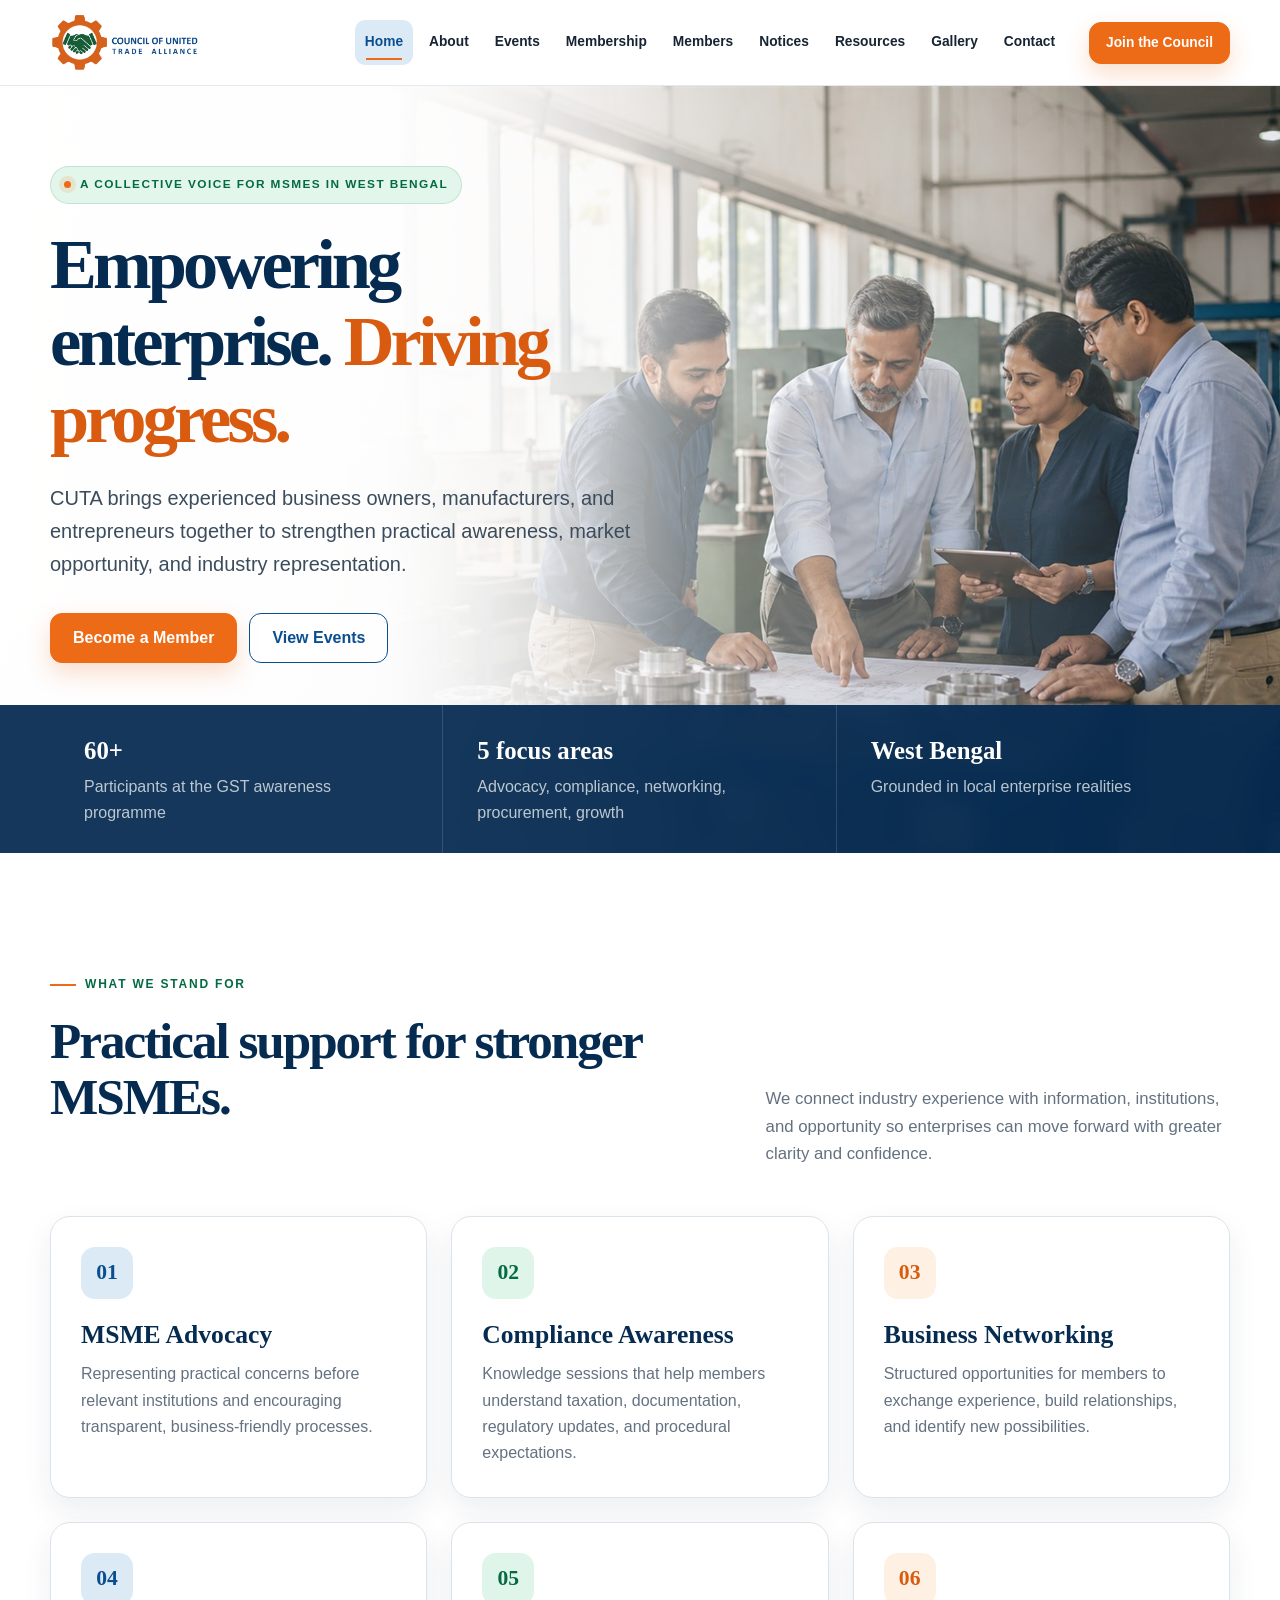
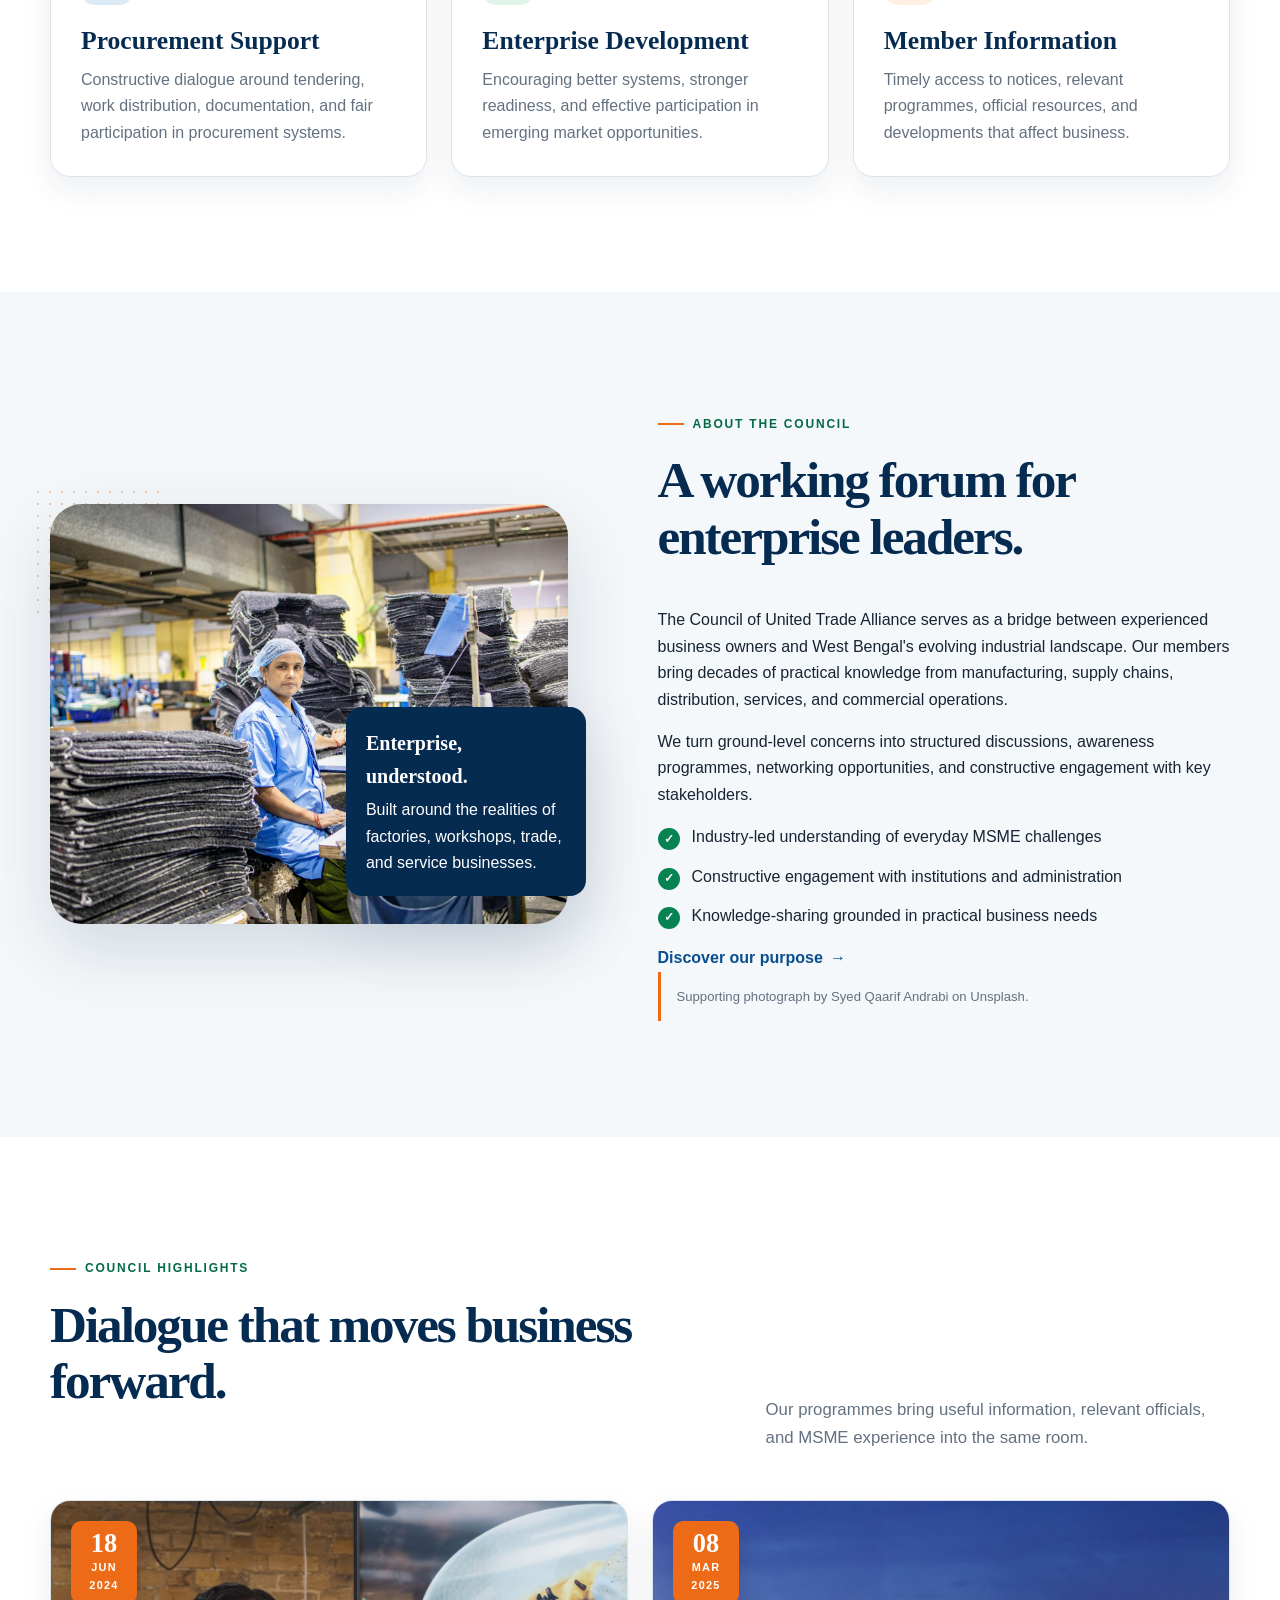
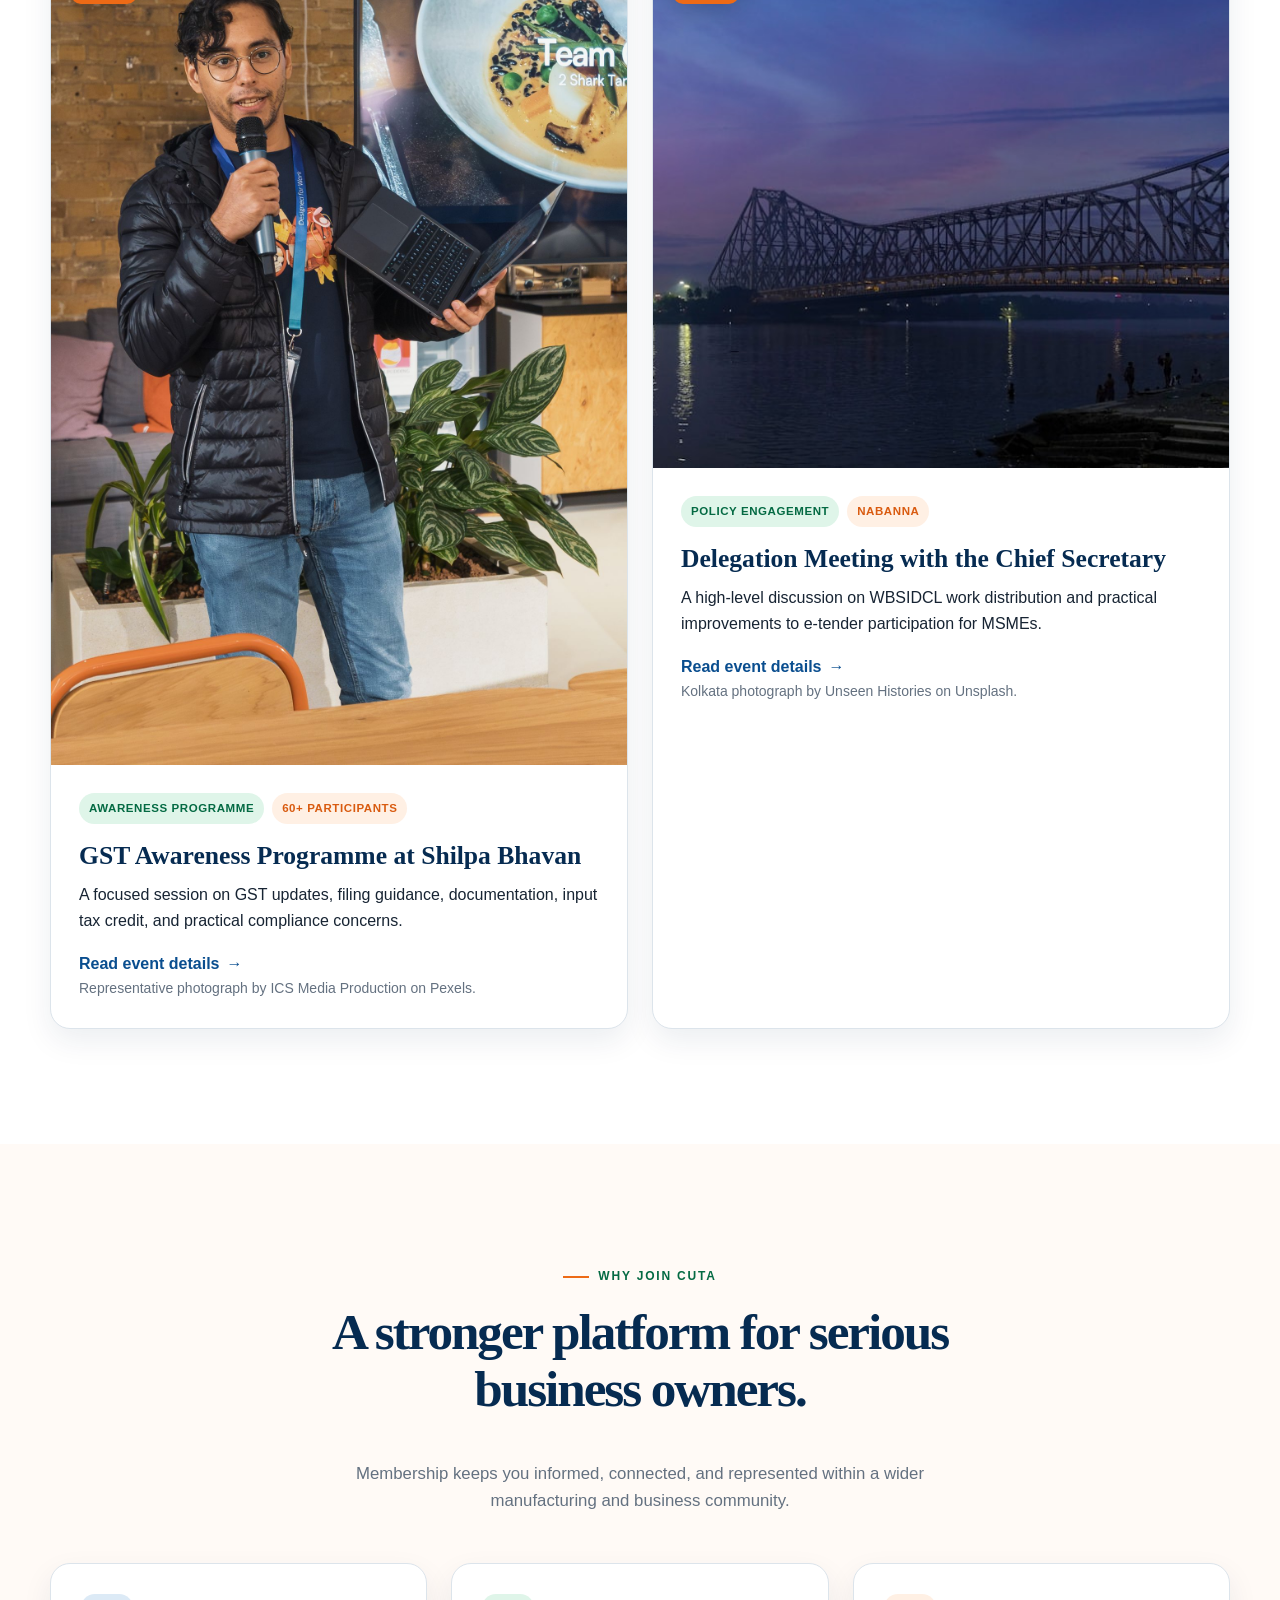
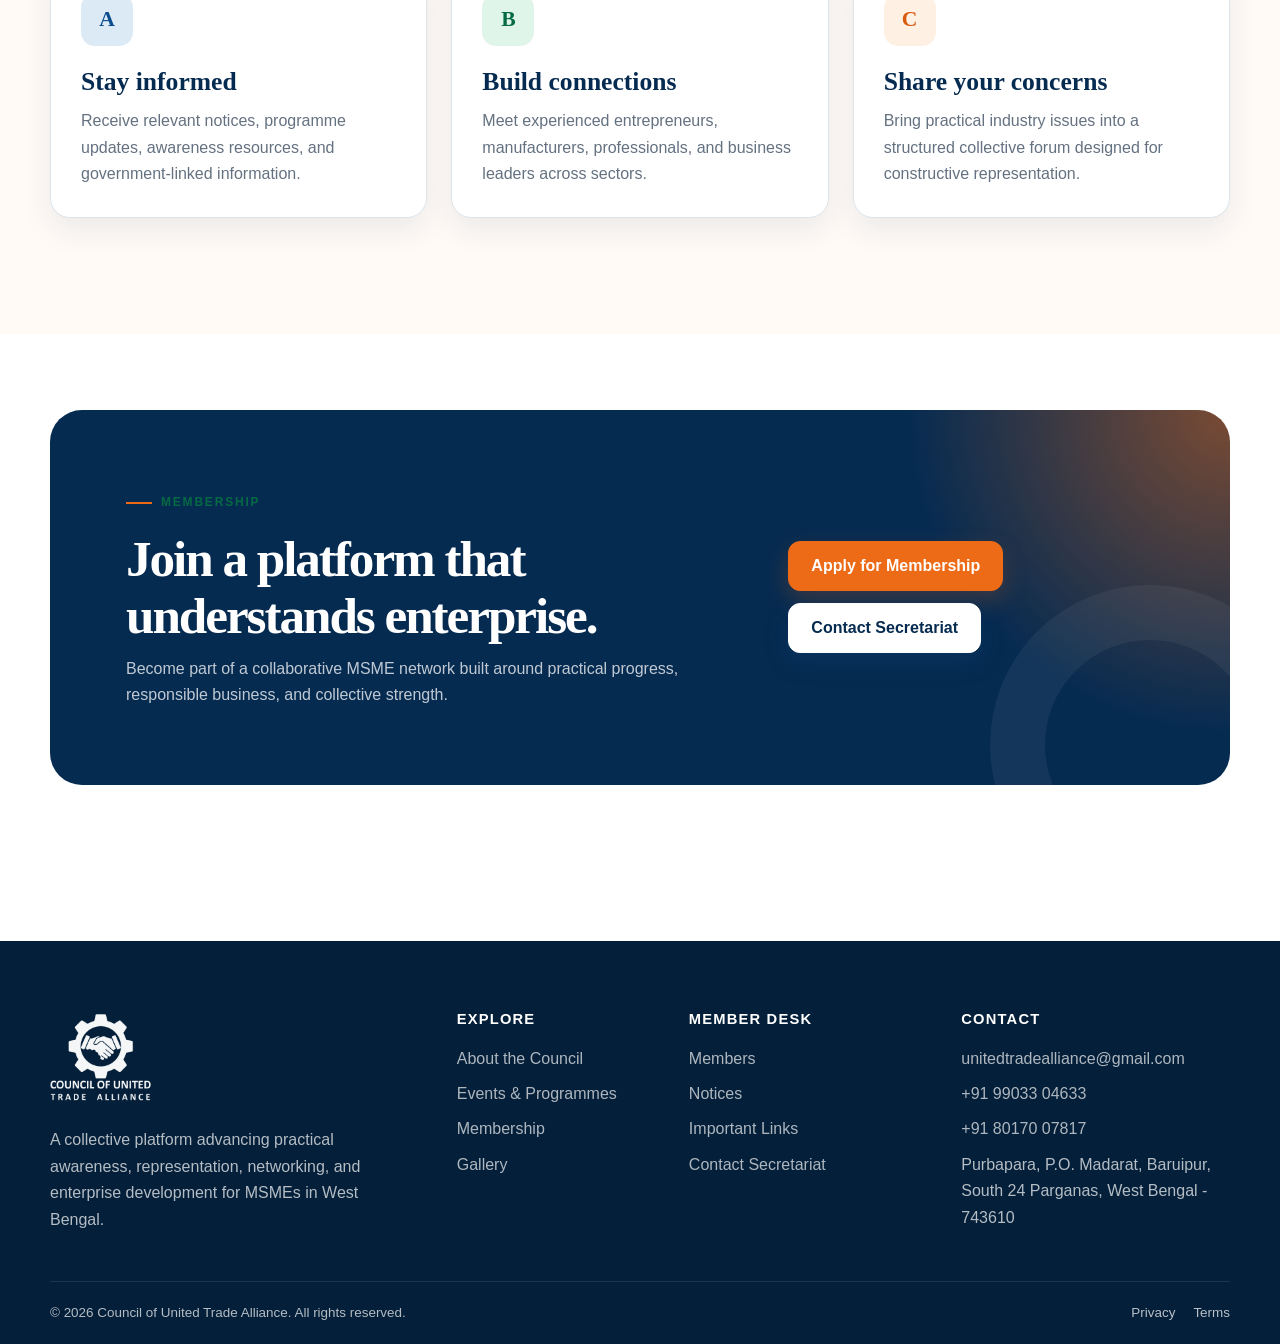
==== index.html @ 745ebf94 "Build CUTA static website" ====
<!doctype html>
<html lang="en">
<head>
  <meta charset="utf-8">
  <meta name="viewport" content="width=device-width, initial-scale=1">
  <meta name="description" content="Council of United Trade Alliance is a West Bengal-based MSME association supporting manufacturers, entrepreneurs, and business owners through advocacy, awareness, networking, and enterprise development.">
  <meta name="theme-color" content="#062b51">
  <title>Council of United Trade Alliance | MSME Association in West Bengal</title>
  <link rel="icon" href="assets/images/cuta-logo-mark.png" type="image/png">
  <link rel="stylesheet" href="assets/css/styles.css">
  <script src="assets/js/main.js" defer></script>
</head>
<body data-page="home">
  <a class="skip-link" href="#main-content">Skip to content</a>
  <div class="site-loader" aria-label="Loading website">
    <div class="loader-inner">
      <img class="loader-mark" src="assets/images/cuta-logo-mark.png" alt="">
      <div class="loader-line"></div>
    </div>
  </div>
  <div data-site-header></div>

  <main id="main-content">
    <section class="hero">
      <div class="hero-media">
        <img src="assets/images/hero-msme.jpg" alt="Indian MSME professionals reviewing manufacturing plans in a workshop">
      </div>
      <div class="container hero-inner">
        <div class="hero-copy">
          <span class="hero-kicker">A collective voice for MSMEs in West Bengal</span>
          <h1>Empowering enterprise. <span class="text-accent">Driving progress.</span></h1>
          <p class="lead">CUTA brings experienced business owners, manufacturers, and entrepreneurs together to strengthen practical awareness, market opportunity, and industry representation.</p>
          <div class="button-row">
            <a class="btn btn-orange cta-pulse" href="membership.html#apply">Become a Member</a>
            <a class="btn btn-outline" href="events.html">View Events</a>
          </div>
        </div>
      </div>
      <div class="hero-stats">
        <div class="container stats-grid">
          <div class="stat"><strong>60+</strong> Participants at the GST awareness programme</div>
          <div class="stat"><strong>5 focus areas</strong> Advocacy, compliance, networking, procurement, growth</div>
          <div class="stat"><strong>West Bengal</strong> Grounded in local enterprise realities</div>
        </div>
      </div>
    </section>

    <section class="section">
      <div class="container">
        <div class="section-heading reveal">
          <div>
            <span class="eyebrow">What we stand for</span>
            <h2>Practical support for stronger MSMEs.</h2>
          </div>
          <p>We connect industry experience with information, institutions, and opportunity so enterprises can move forward with greater clarity and confidence.</p>
        </div>
        <div class="grid-3">
          <article class="card reveal">
            <span class="icon-box">01</span>
            <h3>MSME Advocacy</h3>
            <p>Representing practical concerns before relevant institutions and encouraging transparent, business-friendly processes.</p>
          </article>
          <article class="card reveal">
            <span class="icon-box">02</span>
            <h3>Compliance Awareness</h3>
            <p>Knowledge sessions that help members understand taxation, documentation, regulatory updates, and procedural expectations.</p>
          </article>
          <article class="card reveal">
            <span class="icon-box">03</span>
            <h3>Business Networking</h3>
            <p>Structured opportunities for members to exchange experience, build relationships, and identify new possibilities.</p>
          </article>
          <article class="card reveal">
            <span class="icon-box">04</span>
            <h3>Procurement Support</h3>
            <p>Constructive dialogue around tendering, work distribution, documentation, and fair participation in procurement systems.</p>
          </article>
          <article class="card reveal">
            <span class="icon-box">05</span>
            <h3>Enterprise Development</h3>
            <p>Encouraging better systems, stronger readiness, and effective participation in emerging market opportunities.</p>
          </article>
          <article class="card reveal">
            <span class="icon-box">06</span>
            <h3>Member Information</h3>
            <p>Timely access to notices, relevant programmes, official resources, and developments that affect business.</p>
          </article>
        </div>
      </div>
    </section>

    <section class="section surface-soft">
      <div class="container split">
        <div class="image-frame reveal">
          <img src="assets/images/factory-worker.jpg" alt="Worker in an Indian manufacturing facility" loading="lazy">
          <div class="image-note">
            <strong>Enterprise, understood.</strong>
            Built around the realities of factories, workshops, trade, and service businesses.
          </div>
        </div>
        <div class="reveal">
          <span class="eyebrow">About the Council</span>
          <h2>A working forum for enterprise leaders.</h2>
          <p>The Council of United Trade Alliance serves as a bridge between experienced business owners and West Bengal's evolving industrial landscape. Our members bring decades of practical knowledge from manufacturing, supply chains, distribution, services, and commercial operations.</p>
          <p>We turn ground-level concerns into structured discussions, awareness programmes, networking opportunities, and constructive engagement with key stakeholders.</p>
          <ul class="check-list">
            <li>Industry-led understanding of everyday MSME challenges</li>
            <li>Constructive engagement with institutions and administration</li>
            <li>Knowledge-sharing grounded in practical business needs</li>
          </ul>
          <a class="text-link" href="about.html">Discover our purpose</a>
          <p class="source-note">Supporting photograph by Syed Qaarif Andrabi on Unsplash.</p>
        </div>
      </div>
    </section>

    <section class="section">
      <div class="container">
        <div class="section-heading reveal">
          <div>
            <span class="eyebrow">Council highlights</span>
            <h2>Dialogue that moves business forward.</h2>
          </div>
          <p>Our programmes bring useful information, relevant officials, and MSME experience into the same room.</p>
        </div>
        <div class="grid-2">
          <article class="event-card reveal">
            <div class="event-card-image">
              <img src="assets/images/seminar-speaker.jpg" alt="Speaker addressing a professional seminar" loading="lazy">
              <div class="event-date"><strong>18</strong><span>Jun 2024</span></div>
            </div>
            <div class="event-card-body">
              <div class="tag-row"><span class="tag">Awareness programme</span><span class="tag orange">60+ participants</span></div>
              <h3>GST Awareness Programme at Shilpa Bhavan</h3>
              <p>A focused session on GST updates, filing guidance, documentation, input tax credit, and practical compliance concerns.</p>
              <a class="text-link" href="events.html#gst-programme">Read event details</a>
              <p class="small muted">Representative photograph by ICS Media Production on Pexels.</p>
            </div>
          </article>
          <article class="event-card reveal">
            <div class="event-card-image">
              <img src="assets/images/kolkata-bridge.jpg" alt="Howrah Bridge and Kolkata skyline" loading="lazy">
              <div class="event-date"><strong>08</strong><span>Mar 2025</span></div>
            </div>
            <div class="event-card-body">
              <div class="tag-row"><span class="tag">Policy engagement</span><span class="tag orange">Nabanna</span></div>
              <h3>Delegation Meeting with the Chief Secretary</h3>
              <p>A high-level discussion on WBSIDCL work distribution and practical improvements to e-tender participation for MSMEs.</p>
              <a class="text-link" href="events.html#nabanna-meeting">Read event details</a>
              <p class="small muted">Kolkata photograph by Unseen Histories on Unsplash.</p>
            </div>
          </article>
        </div>
      </div>
    </section>

    <section class="section surface-warm">
      <div class="container">
        <div class="section-heading center reveal">
          <span class="eyebrow">Why join CUTA</span>
          <h2>A stronger platform for serious business owners.</h2>
          <p>Membership keeps you informed, connected, and represented within a wider manufacturing and business community.</p>
        </div>
        <div class="grid-3">
          <article class="card reveal">
            <span class="icon-box">A</span>
            <h3>Stay informed</h3>
            <p>Receive relevant notices, programme updates, awareness resources, and government-linked information.</p>
          </article>
          <article class="card reveal">
            <span class="icon-box">B</span>
            <h3>Build connections</h3>
            <p>Meet experienced entrepreneurs, manufacturers, professionals, and business leaders across sectors.</p>
          </article>
          <article class="card reveal">
            <span class="icon-box">C</span>
            <h3>Share your concerns</h3>
            <p>Bring practical industry issues into a structured collective forum designed for constructive representation.</p>
          </article>
        </div>
      </div>
    </section>

    <section class="section-sm">
      <div class="container">
        <div class="cta-band reveal">
          <div class="cta-band-inner">
            <div>
              <span class="eyebrow">Membership</span>
              <h2>Join a platform that understands enterprise.</h2>
              <p>Become part of a collaborative MSME network built around practical progress, responsible business, and collective strength.</p>
            </div>
            <div class="button-row">
              <a class="btn btn-orange cta-pulse" href="membership.html#apply">Apply for Membership</a>
              <a class="btn btn-light" href="contact.html">Contact Secretariat</a>
            </div>
          </div>
        </div>
      </div>
    </section>
  </main>

  <div data-site-footer></div>
</body>
</html>
---- assets/css/styles.css ----
:root {
  --navy-950: #062b51;
  --navy-900: #073d70;
  --navy-800: #0a4e8f;
  --navy-100: #dceaf6;
  --green-800: #046a43;
  --green-700: #078352;
  --green-100: #dff5e9;
  --orange-700: #d95b10;
  --orange-600: #ed6a16;
  --orange-100: #fff0e4;
  --ink: #172433;
  --muted: #647180;
  --line: #dce4eb;
  --surface: #ffffff;
  --surface-soft: #f5f8fa;
  --surface-warm: #fffaf6;
  --shadow-sm: 0 12px 30px rgba(6, 43, 81, 0.08);
  --shadow-lg: 0 25px 70px rgba(6, 43, 81, 0.15);
  --radius-sm: 12px;
  --radius-md: 20px;
  --radius-lg: 32px;
  --container: min(1180px, calc(100% - 40px));
  --header-height: 86px;
  --transition: 220ms ease;
}

*,
*::before,
*::after {
  box-sizing: border-box;
}

html {
  scroll-behavior: smooth;
  scroll-padding-top: 110px;
}

body {
  margin: 0;
  overflow-x: hidden;
  color: var(--ink);
  background: var(--surface);
  font-family: "Segoe UI", Arial, sans-serif;
  font-size: 16px;
  line-height: 1.65;
  -webkit-font-smoothing: antialiased;
}

body.menu-open,
body.modal-open {
  overflow: hidden;
}

body.menu-open::before {
  position: fixed;
  inset: var(--header-height) 0 0;
  z-index: 998;
  background: rgba(3, 18, 32, 0.62);
  content: "";
}

img {
  display: block;
  max-width: 100%;
}

a {
  color: var(--navy-800);
  text-decoration: none;
}

button,
input,
select,
textarea {
  font: inherit;
}

button,
a {
  -webkit-tap-highlight-color: transparent;
}

button {
  cursor: pointer;
}

h1,
h2,
h3,
h4,
p,
ul,
ol {
  margin-top: 0;
}

h1,
h2,
h3,
h4 {
  color: var(--navy-950);
  font-family: Georgia, "Times New Roman", serif;
  line-height: 1.1;
}

h1 {
  font-size: clamp(2.75rem, 6vw, 5.75rem);
  letter-spacing: -0.055em;
}

h2 {
  font-size: clamp(2rem, 4vw, 3.6rem);
  letter-spacing: -0.04em;
}

h3 {
  font-size: clamp(1.25rem, 2vw, 1.65rem);
}

p:last-child,
ul:last-child,
ol:last-child {
  margin-bottom: 0;
}

::selection {
  color: #fff;
  background: var(--orange-600);
}

.skip-link {
  position: fixed;
  top: 10px;
  left: 10px;
  z-index: 2000;
  padding: 10px 16px;
  color: #fff;
  background: var(--navy-950);
  border-radius: 8px;
  transform: translateY(-150%);
  transition: transform var(--transition);
}

.skip-link:focus {
  transform: translateY(0);
}

.container {
  width: var(--container);
  margin-inline: auto;
}

.narrow {
  max-width: 800px;
}

.section {
  padding: clamp(72px, 9vw, 120px) 0;
}

.section-sm {
  padding: clamp(48px, 6vw, 80px) 0;
}

.surface-soft {
  background: var(--surface-soft);
}

.surface-warm {
  background: var(--surface-warm);
}

.section-heading {
  display: grid;
  grid-template-columns: minmax(0, 0.8fr) minmax(280px, 0.55fr);
  gap: 40px;
  align-items: end;
  margin-bottom: 48px;
}

.section-heading > :last-child {
  color: var(--muted);
  font-size: 1.05rem;
}

.section-heading.center {
  display: block;
  max-width: 760px;
  margin-inline: auto;
  text-align: center;
}

.section-heading.center > :last-child {
  max-width: 620px;
  margin-inline: auto;
}

.eyebrow {
  display: inline-flex;
  gap: 9px;
  align-items: center;
  margin-bottom: 18px;
  color: var(--green-800);
  font-size: 0.75rem;
  font-weight: 800;
  letter-spacing: 0.15em;
  text-transform: uppercase;
}

.eyebrow::before {
  width: 26px;
  height: 2px;
  background: var(--orange-600);
  content: "";
}

.text-accent {
  color: var(--orange-700);
}

.muted {
  color: var(--muted);
}

.small {
  font-size: 0.875rem;
}

.sr-only {
  position: absolute;
  width: 1px;
  height: 1px;
  padding: 0;
  overflow: hidden;
  clip: rect(0, 0, 0, 0);
  white-space: nowrap;
  border: 0;
}

.site-loader {
  position: fixed;
  inset: 0;
  z-index: 3000;
  display: grid;
  place-items: center;
  color: var(--navy-950);
  background: #fff;
  transition: opacity 450ms ease, visibility 450ms ease;
}

.site-loader.is-hidden {
  visibility: hidden;
  opacity: 0;
}

.loader-inner {
  display: grid;
  gap: 16px;
  justify-items: center;
}

.loader-mark {
  width: 72px;
  aspect-ratio: 1;
  object-fit: contain;
  animation: loader-breathe 1.25s ease-in-out infinite;
}

.loader-line {
  width: 112px;
  height: 3px;
  overflow: hidden;
  background: var(--navy-100);
  border-radius: 100px;
}

.loader-line::after {
  display: block;
  width: 42%;
  height: 100%;
  background: var(--orange-600);
  border-radius: inherit;
  content: "";
  animation: loader-slide 1s ease-in-out infinite;
}

@keyframes loader-breathe {
  50% {
    transform: scale(1.08) rotate(4deg);
  }
}

@keyframes loader-slide {
  from {
    transform: translateX(-120%);
  }
  to {
    transform: translateX(260%);
  }
}

.site-header {
  position: fixed;
  top: 0;
  right: 0;
  left: 0;
  z-index: 1000;
  height: var(--header-height);
  background: rgba(255, 255, 255, 0.94);
  border-bottom: 1px solid rgba(220, 228, 235, 0.8);
  backdrop-filter: blur(16px);
  transition: transform 350ms ease, box-shadow var(--transition);
}

.site-header.is-hidden {
  transform: translateY(calc(-100% - 4px));
}

.site-header.is-scrolled {
  box-shadow: 0 8px 25px rgba(6, 43, 81, 0.08);
}

.header-inner {
  display: flex;
  width: var(--container);
  height: 100%;
  margin-inline: auto;
  gap: 24px;
  align-items: center;
  justify-content: space-between;
}

.brand {
  flex: 0 1 290px;
}

.brand img {
  width: min(290px, 100%);
  max-height: 60px;
  object-fit: contain;
  object-position: left center;
}

.site-nav {
  display: flex;
  gap: 6px;
  align-items: center;
}

.nav-link {
  position: relative;
  padding: 11px 10px;
  color: var(--ink);
  font-size: 0.86rem;
  font-weight: 700;
  white-space: nowrap;
  border-radius: 10px;
  transition: color var(--transition), background var(--transition);
}

.nav-link:hover,
.nav-link:focus-visible,
.nav-link.is-active {
  color: var(--navy-800);
  background: var(--navy-100);
}

.nav-link.is-active::after {
  position: absolute;
  right: 11px;
  bottom: 5px;
  left: 11px;
  height: 2px;
  background: var(--orange-600);
  content: "";
}

.header-cta {
  flex: none;
}

.menu-toggle {
  display: none;
  width: 46px;
  height: 46px;
  padding: 0;
  color: var(--navy-950);
  background: var(--surface-soft);
  border: 1px solid var(--line);
  border-radius: 12px;
}

.menu-toggle span,
.menu-toggle::before,
.menu-toggle::after {
  display: block;
  width: 20px;
  height: 2px;
  margin: 5px auto;
  background: currentColor;
  content: "";
  transition: transform var(--transition), opacity var(--transition);
}

.menu-toggle[aria-expanded="true"] span {
  opacity: 0;
}

.menu-toggle[aria-expanded="true"]::before {
  transform: translateY(7px) rotate(45deg);
}

.menu-toggle[aria-expanded="true"]::after {
  transform: translateY(-7px) rotate(-45deg);
}

.btn {
  position: relative;
  display: inline-flex;
  min-height: 50px;
  padding: 0 22px;
  overflow: hidden;
  gap: 10px;
  align-items: center;
  justify-content: center;
  color: #fff;
  font-weight: 800;
  line-height: 1;
  background: var(--navy-800);
  border: 1px solid var(--navy-800);
  border-radius: 12px;
  box-shadow: 0 10px 24px rgba(10, 78, 143, 0.18);
  transition: transform var(--transition), box-shadow var(--transition), color var(--transition), background var(--transition);
}

.btn:hover,
.btn:focus-visible {
  color: #fff;
  background: var(--navy-950);
  box-shadow: 0 15px 30px rgba(6, 43, 81, 0.24);
  transform: translateY(-3px);
}

.btn-orange {
  background: var(--orange-600);
  border-color: var(--orange-600);
  box-shadow: 0 10px 24px rgba(237, 106, 22, 0.22);
}

.btn-orange:hover,
.btn-orange:focus-visible {
  background: #c84d08;
  border-color: #c84d08;
}

.btn-green {
  background: var(--green-700);
  border-color: var(--green-700);
}

.btn-outline {
  color: var(--navy-800);
  background: rgba(255, 255, 255, 0.8);
  border-color: var(--navy-800);
  box-shadow: none;
}

.btn-outline:hover,
.btn-outline:focus-visible {
  color: #fff;
  background: var(--navy-800);
}

.btn-light {
  color: var(--navy-950);
  background: #fff;
  border-color: #fff;
}

.btn-light:hover,
.btn-light:focus-visible {
  color: var(--navy-950);
  background: var(--orange-100);
  border-color: var(--orange-100);
}

.btn-sm {
  min-height: 42px;
  padding-inline: 16px;
  font-size: 0.86rem;
}

.text-link {
  display: inline-flex;
  gap: 7px;
  align-items: center;
  color: var(--navy-800);
  font-weight: 800;
}

.text-link::after {
  content: "\2192";
  transition: transform var(--transition);
}

.text-link:hover::after {
  transform: translateX(5px);
}

.button-row {
  display: flex;
  flex-wrap: wrap;
  gap: 12px;
  align-items: center;
}

.cta-pulse::after {
  position: absolute;
  top: -60%;
  left: -75%;
  width: 40%;
  height: 220%;
  background: linear-gradient(90deg, transparent, rgba(255, 255, 255, 0.38), transparent);
  content: "";
  transform: rotate(20deg);
  animation: cta-shine 3.8s ease-in-out infinite;
}

@keyframes cta-shine {
  0%,
  54% {
    left: -75%;
  }
  82%,
  100% {
    left: 135%;
  }
}

.hero {
  position: relative;
  min-height: min(850px, 100svh);
  padding-top: var(--header-height);
  overflow: hidden;
  background: #f7f5f1;
}

.hero-media {
  position: absolute;
  inset: var(--header-height) 0 0;
}

.hero-media img {
  width: 100%;
  height: 100%;
  object-fit: cover;
  object-position: center;
}

.hero-media::after {
  position: absolute;
  inset: 0;
  background:
    linear-gradient(90deg, rgba(255, 255, 255, 0.98) 0%, rgba(255, 255, 255, 0.94) 30%, rgba(255, 255, 255, 0.38) 58%, rgba(6, 43, 81, 0.08) 100%),
    linear-gradient(0deg, rgba(6, 43, 81, 0.12), transparent 35%);
  content: "";
}

.hero-inner {
  position: relative;
  z-index: 1;
  display: grid;
  min-height: calc(min(850px, 100svh) - var(--header-height));
  align-content: center;
  padding-block: 80px 190px;
}

.hero-copy {
  min-width: 0;
  max-width: 670px;
}

.hero-copy h1 {
  max-width: 640px;
  margin-bottom: 24px;
  font-size: clamp(2.75rem, 5.5vw, 5.2rem);
}

.hero-copy .lead {
  max-width: 620px;
  margin-bottom: 32px;
  color: #3b4c5d;
  font-size: clamp(1.05rem, 2vw, 1.25rem);
}

.hero-kicker {
  display: inline-flex;
  margin-bottom: 22px;
  padding: 8px 13px;
  gap: 9px;
  align-items: center;
  color: var(--green-800);
  font-size: 0.74rem;
  font-weight: 800;
  letter-spacing: 0.12em;
  text-transform: uppercase;
  background: rgba(223, 245, 233, 0.88);
  border: 1px solid rgba(4, 106, 67, 0.14);
  border-radius: 100px;
}

.hero-kicker::before {
  width: 7px;
  height: 7px;
  background: var(--orange-600);
  border-radius: 50%;
  box-shadow: 0 0 0 5px rgba(237, 106, 22, 0.13);
  content: "";
}

.hero-stats {
  position: absolute;
  right: 0;
  bottom: 0;
  left: 0;
  z-index: 2;
  background: rgba(6, 43, 81, 0.94);
  backdrop-filter: blur(12px);
}

.stats-grid {
  display: grid;
  grid-template-columns: repeat(3, 1fr);
}

.stat {
  padding: 26px 34px;
  color: rgba(255, 255, 255, 0.72);
  border-right: 1px solid rgba(255, 255, 255, 0.14);
}

.stat:last-child {
  border-right: 0;
}

.stat strong {
  display: block;
  margin-bottom: 2px;
  color: #fff;
  font-family: Georgia, "Times New Roman", serif;
  font-size: 1.55rem;
}

.page-hero {
  position: relative;
  padding: calc(var(--header-height) + 76px) 0 78px;
  overflow: hidden;
  color: #fff;
  background:
    radial-gradient(circle at 90% 20%, rgba(237, 106, 22, 0.34), transparent 26%),
    radial-gradient(circle at 10% 80%, rgba(7, 131, 82, 0.3), transparent 30%),
    var(--navy-950);
}

.page-hero::after {
  position: absolute;
  right: -80px;
  bottom: -130px;
  width: 430px;
  height: 430px;
  border: 1px solid rgba(255, 255, 255, 0.12);
  border-radius: 50%;
  box-shadow: 0 0 0 45px rgba(255, 255, 255, 0.025), 0 0 0 90px rgba(255, 255, 255, 0.02);
  content: "";
}

.page-hero .container {
  position: relative;
  z-index: 1;
}

.page-hero h1 {
  max-width: 850px;
  margin-bottom: 20px;
  color: #fff;
  font-size: clamp(2.7rem, 6vw, 5rem);
}

.page-hero p {
  max-width: 720px;
  margin-bottom: 0;
  color: rgba(255, 255, 255, 0.77);
  font-size: clamp(1.05rem, 2vw, 1.24rem);
}

.breadcrumb {
  display: flex;
  margin-bottom: 22px;
  gap: 9px;
  align-items: center;
  color: rgba(255, 255, 255, 0.7);
  font-size: 0.8rem;
  font-weight: 700;
  letter-spacing: 0.08em;
  text-transform: uppercase;
}

.breadcrumb a {
  color: #fff;
}

.breadcrumb span::before {
  margin-right: 9px;
  content: "/";
}

.grid-2,
.grid-3,
.grid-4 {
  display: grid;
  gap: 24px;
}

.grid-2 {
  grid-template-columns: repeat(2, minmax(0, 1fr));
}

.grid-3 {
  grid-template-columns: repeat(3, minmax(0, 1fr));
}

.grid-4 {
  grid-template-columns: repeat(4, minmax(0, 1fr));
}

.card {
  position: relative;
  padding: 30px;
  background: var(--surface);
  border: 1px solid var(--line);
  border-radius: var(--radius-md);
  box-shadow: var(--shadow-sm);
  transition: transform var(--transition), box-shadow var(--transition), border-color var(--transition);
}

.card:hover {
  border-color: #c4d5e2;
  box-shadow: var(--shadow-lg);
  transform: translateY(-6px);
}

.card h3 {
  margin-bottom: 12px;
}

.card p {
  color: var(--muted);
}

.icon-box {
  display: grid;
  width: 52px;
  height: 52px;
  margin-bottom: 22px;
  place-items: center;
  color: var(--navy-800);
  font-family: Georgia, serif;
  font-size: 1.35rem;
  font-weight: 700;
  background: var(--navy-100);
  border-radius: 14px;
}

.card:nth-child(3n + 2) .icon-box {
  color: var(--green-800);
  background: var(--green-100);
}

.card:nth-child(3n + 3) .icon-box {
  color: var(--orange-700);
  background: var(--orange-100);
}

.split {
  display: grid;
  grid-template-columns: minmax(0, 0.95fr) minmax(0, 1.05fr);
  gap: clamp(42px, 7vw, 90px);
  align-items: center;
}

.split.reverse > :first-child {
  order: 2;
}

.image-frame {
  position: relative;
}

.image-frame img {
  width: 100%;
  min-height: 420px;
  object-fit: cover;
  border-radius: var(--radius-lg);
  box-shadow: var(--shadow-lg);
}

.image-frame::before {
  position: absolute;
  top: -18px;
  left: -18px;
  z-index: -1;
  width: 130px;
  height: 130px;
  background-image: radial-gradient(var(--orange-600) 1.5px, transparent 1.5px);
  background-size: 12px 12px;
  content: "";
  opacity: 0.36;
}

.image-note {
  position: absolute;
  right: -18px;
  bottom: 28px;
  max-width: 240px;
  padding: 20px;
  color: #fff;
  background: var(--navy-950);
  border-radius: 16px;
  box-shadow: var(--shadow-lg);
}

.image-note strong {
  display: block;
  margin-bottom: 4px;
  font-family: Georgia, serif;
  font-size: 1.25rem;
}

.check-list,
.arrow-list,
.legal-list {
  padding: 0;
  list-style: none;
}

.check-list li,
.arrow-list li {
  position: relative;
  margin-bottom: 13px;
  padding-left: 34px;
}

.check-list li::before {
  position: absolute;
  top: 4px;
  left: 0;
  display: grid;
  width: 22px;
  height: 22px;
  place-items: center;
  color: #fff;
  font-size: 0.72rem;
  font-weight: 900;
  background: var(--green-700);
  border-radius: 50%;
  content: "\2713";
}

.arrow-list li::before {
  position: absolute;
  left: 4px;
  color: var(--orange-600);
  font-weight: 900;
  content: "\2192";
}

.event-card {
  display: grid;
  overflow: hidden;
  background: var(--surface);
  border: 1px solid var(--line);
  border-radius: var(--radius-md);
  box-shadow: var(--shadow-sm);
}

.event-card-image {
  position: relative;
  min-height: 270px;
  overflow: hidden;
}

.event-card-image img {
  width: 100%;
  height: 100%;
  object-fit: cover;
  transition: transform 600ms ease;
}

.event-card:hover .event-card-image img {
  transform: scale(1.045);
}

.event-date {
  position: absolute;
  top: 20px;
  left: 20px;
  width: 66px;
  padding: 9px 7px;
  color: #fff;
  text-align: center;
  background: var(--orange-600);
  border-radius: 10px;
  box-shadow: 0 10px 25px rgba(0, 0, 0, 0.16);
}

.event-date strong,
.event-date span {
  display: block;
}

.event-date strong {
  font-family: Georgia, serif;
  font-size: 1.65rem;
  line-height: 1;
}

.event-date span {
  margin-top: 3px;
  font-size: 0.68rem;
  font-weight: 800;
  letter-spacing: 0.12em;
  text-transform: uppercase;
}

.event-card-body {
  padding: 28px;
}

.event-card-body h3 {
  margin-bottom: 12px;
}

.tag-row {
  display: flex;
  flex-wrap: wrap;
  margin-bottom: 18px;
  gap: 8px;
}

.tag {
  display: inline-flex;
  padding: 6px 10px;
  color: var(--green-800);
  font-size: 0.72rem;
  font-weight: 800;
  letter-spacing: 0.05em;
  text-transform: uppercase;
  background: var(--green-100);
  border-radius: 100px;
}

.tag.orange {
  color: var(--orange-700);
  background: var(--orange-100);
}

.tabs {
  display: flex;
  flex-wrap: wrap;
  margin-bottom: 34px;
  padding: 6px;
  gap: 6px;
  background: var(--surface-soft);
  border: 1px solid var(--line);
  border-radius: 14px;
}

.tab-button,
.filter-button {
  padding: 10px 16px;
  color: var(--muted);
  font-weight: 800;
  background: transparent;
  border: 0;
  border-radius: 9px;
  transition: color var(--transition), background var(--transition);
}

.tab-button:hover,
.tab-button.is-active,
.filter-button:hover,
.filter-button.is-active {
  color: #fff;
  background: var(--navy-800);
}

.tab-panel[hidden] {
  display: none;
}

.empty-state {
  padding: clamp(38px, 7vw, 72px);
  text-align: center;
  background: var(--surface-soft);
  border: 1px dashed #b8c8d5;
  border-radius: var(--radius-md);
}

.empty-state .icon-box {
  margin-inline: auto;
}

.event-detail {
  overflow: hidden;
  border: 1px solid var(--line);
  border-radius: var(--radius-md);
}

.event-detail + .event-detail {
  margin-top: 24px;
}

.event-detail summary {
  display: grid;
  padding: 28px;
  grid-template-columns: auto 1fr auto;
  gap: 20px;
  align-items: center;
  cursor: pointer;
  list-style: none;
  background: #fff;
}

.event-detail summary::-webkit-details-marker {
  display: none;
}

.event-detail summary::after {
  color: var(--navy-800);
  font-size: 1.6rem;
  font-weight: 300;
  content: "+";
}

.event-detail[open] summary::after {
  content: "\2212";
}

.event-detail summary h3 {
  margin-bottom: 5px;
}

.event-detail-content {
  padding: 0 28px 34px;
  background: #fff;
}

.date-tile {
  min-width: 70px;
  padding: 11px;
  color: var(--navy-950);
  text-align: center;
  background: var(--orange-100);
  border-radius: 12px;
}

.date-tile strong,
.date-tile span {
  display: block;
}

.date-tile strong {
  font-family: Georgia, serif;
  font-size: 1.5rem;
}

.date-tile span {
  font-size: 0.68rem;
  font-weight: 800;
  text-transform: uppercase;
}

.timeline {
  position: relative;
  max-width: 850px;
  margin-inline: auto;
}

.timeline::before {
  position: absolute;
  top: 14px;
  bottom: 14px;
  left: 24px;
  width: 2px;
  background: var(--navy-100);
  content: "";
}

.timeline-item {
  position: relative;
  padding: 0 0 34px 78px;
}

.timeline-item:last-child {
  padding-bottom: 0;
}

.timeline-number {
  position: absolute;
  top: 0;
  left: 0;
  z-index: 1;
  display: grid;
  width: 50px;
  height: 50px;
  place-items: center;
  color: #fff;
  font-family: Georgia, serif;
  font-size: 1.2rem;
  background: var(--navy-800);
  border: 6px solid #fff;
  border-radius: 50%;
  box-shadow: 0 0 0 1px var(--navy-100);
}

.timeline-item h3 {
  margin-bottom: 8px;
}

.membership-type {
  border-top: 4px solid var(--navy-800);
}

.membership-type:nth-child(2) {
  border-top-color: var(--green-700);
}

.membership-type:nth-child(3) {
  border-top-color: var(--orange-600);
}

.membership-type:nth-child(4) {
  border-top-color: #7a59a4;
}

.form-card {
  padding: clamp(24px, 5vw, 44px);
  background: #fff;
  border: 1px solid var(--line);
  border-radius: var(--radius-md);
  box-shadow: var(--shadow-sm);
}

.form-grid {
  display: grid;
  grid-template-columns: repeat(2, minmax(0, 1fr));
  gap: 20px;
}

.field {
  display: grid;
  gap: 8px;
}

.field.full {
  grid-column: 1 / -1;
}

.field label {
  color: var(--navy-950);
  font-size: 0.88rem;
  font-weight: 800;
}

.field input,
.field select,
.field textarea {
  width: 100%;
  min-height: 50px;
  padding: 12px 14px;
  color: var(--ink);
  background: #fbfcfd;
  border: 1px solid #cfd9e1;
  border-radius: 10px;
  outline: none;
  transition: border-color var(--transition), box-shadow var(--transition);
}

.field textarea {
  min-height: 135px;
  resize: vertical;
}

.field input:focus,
.field select:focus,
.field textarea:focus {
  border-color: var(--navy-800);
  box-shadow: 0 0 0 4px rgba(10, 78, 143, 0.1);
}

.checkbox {
  display: flex;
  gap: 10px;
  align-items: flex-start;
}

.checkbox input {
  width: 18px;
  height: 18px;
  margin-top: 3px;
  accent-color: var(--navy-800);
}

.form-status {
  display: none;
  margin-top: 16px;
  padding: 12px 14px;
  color: var(--green-800);
  font-weight: 700;
  background: var(--green-100);
  border-radius: 10px;
}

.form-status.is-visible {
  display: block;
}

.notice-card {
  display: grid;
  padding: 24px;
  grid-template-columns: auto 1fr auto;
  gap: 20px;
  align-items: start;
  background: #fff;
  border: 1px solid var(--line);
  border-radius: 16px;
}

.notice-card + .notice-card {
  margin-top: 14px;
}

.notice-icon {
  display: grid;
  width: 44px;
  height: 44px;
  place-items: center;
  color: var(--orange-700);
  font-weight: 900;
  background: var(--orange-100);
  border-radius: 11px;
}

.resource-card {
  display: flex;
  min-height: 230px;
  flex-direction: column;
}

.resource-card .text-link {
  margin-top: auto;
}

.resource-domain {
  display: inline-block;
  margin-bottom: 15px;
  color: var(--green-800);
  font-size: 0.74rem;
  font-weight: 800;
  letter-spacing: 0.08em;
  text-transform: uppercase;
}

.gallery-grid {
  display: grid;
  grid-template-columns: repeat(12, 1fr);
  gap: 16px;
}

.gallery-item {
  position: relative;
  min-height: 270px;
  padding: 0;
  overflow: hidden;
  background: var(--navy-950);
  border: 0;
  border-radius: 18px;
}

.gallery-item:nth-child(1),
.gallery-item:nth-child(4) {
  grid-column: span 7;
}

.gallery-item:nth-child(2),
.gallery-item:nth-child(3) {
  grid-column: span 5;
}

.gallery-item img {
  width: 100%;
  height: 100%;
  object-fit: cover;
  transition: transform 600ms ease, opacity var(--transition);
}

.gallery-item::after {
  position: absolute;
  inset: 0;
  background: linear-gradient(0deg, rgba(6, 43, 81, 0.9), transparent 65%);
  content: "";
}

.gallery-caption {
  position: absolute;
  right: 22px;
  bottom: 20px;
  left: 22px;
  z-index: 1;
  color: #fff;
  text-align: left;
}

.gallery-caption strong,
.gallery-caption span {
  display: block;
}

.gallery-caption strong {
  margin-bottom: 3px;
  font-family: Georgia, serif;
  font-size: 1.2rem;
}

.gallery-caption span {
  color: rgba(255, 255, 255, 0.72);
  font-size: 0.8rem;
}

.gallery-item:hover img,
.gallery-item:focus-visible img {
  opacity: 0.78;
  transform: scale(1.055);
}

.lightbox {
  position: fixed;
  inset: 0;
  z-index: 2500;
  display: none;
  padding: 30px;
  place-items: center;
  background: rgba(3, 18, 32, 0.93);
}

.lightbox.is-open {
  display: grid;
}

.lightbox figure {
  max-width: min(1100px, 95vw);
  max-height: 90vh;
  margin: 0;
}

.lightbox img {
  max-height: 78vh;
  margin-inline: auto;
  object-fit: contain;
  border-radius: 14px;
}

.lightbox figcaption {
  margin-top: 14px;
  color: #fff;
  text-align: center;
}

.lightbox-close {
  position: absolute;
  top: 20px;
  right: 20px;
  display: grid;
  width: 46px;
  height: 46px;
  place-items: center;
  color: #fff;
  font-size: 1.7rem;
  background: rgba(255, 255, 255, 0.1);
  border: 1px solid rgba(255, 255, 255, 0.22);
  border-radius: 50%;
}

.contact-list {
  display: grid;
  padding: 0;
  gap: 16px;
  list-style: none;
}

.contact-list li {
  display: grid;
  padding: 18px;
  grid-template-columns: 42px 1fr;
  gap: 14px;
  align-items: center;
  background: var(--surface-soft);
  border-radius: 14px;
}

.contact-list strong,
.contact-list span,
.contact-list a {
  display: block;
}

.contact-list strong {
  color: var(--navy-950);
  font-size: 0.78rem;
  text-transform: uppercase;
}

.contact-list span,
.contact-list a {
  color: var(--muted);
}

.contact-symbol {
  display: grid;
  width: 42px;
  height: 42px;
  place-items: center;
  color: var(--navy-800);
  font-weight: 900;
  background: var(--navy-100);
  border-radius: 11px;
}

.map-panel {
  position: relative;
  display: grid;
  min-height: 420px;
  padding: 36px;
  overflow: hidden;
  place-items: center;
  color: #fff;
  text-align: center;
  background:
    linear-gradient(rgba(6, 43, 81, 0.7), rgba(6, 43, 81, 0.84)),
    url("../images/kolkata-bridge.jpg") center / cover;
  border-radius: var(--radius-lg);
}

.map-panel h2 {
  color: #fff;
}

.map-panel p {
  max-width: 560px;
  color: rgba(255, 255, 255, 0.8);
}

.cta-band {
  position: relative;
  padding: clamp(48px, 7vw, 76px);
  overflow: hidden;
  color: #fff;
  background:
    radial-gradient(circle at 100% 0, rgba(237, 106, 22, 0.5), transparent 26%),
    var(--navy-950);
  border-radius: var(--radius-lg);
}

.cta-band::after {
  position: absolute;
  right: -80px;
  bottom: -120px;
  width: 320px;
  height: 320px;
  border: 55px solid rgba(255, 255, 255, 0.05);
  border-radius: 50%;
  content: "";
}

.cta-band-inner {
  position: relative;
  z-index: 1;
  display: flex;
  gap: 35px;
  align-items: center;
  justify-content: space-between;
}

.cta-band h2 {
  max-width: 720px;
  margin-bottom: 12px;
  color: #fff;
}

.cta-band p {
  max-width: 680px;
  color: rgba(255, 255, 255, 0.75);
}

.site-footer {
  margin-top: 80px;
  color: rgba(255, 255, 255, 0.7);
  background: #041f39;
}

.footer-main {
  display: grid;
  padding: 70px 0 48px;
  grid-template-columns: 1.35fr 0.7fr 0.85fr 1fr;
  gap: 44px;
}

.footer-brand img {
  width: 250px;
  max-height: 94px;
  margin-bottom: 22px;
  object-fit: contain;
  object-position: left center;
  filter: brightness(0) invert(1);
  opacity: 0.96;
}

.site-footer h3 {
  margin-bottom: 18px;
  color: #fff;
  font-family: "Segoe UI", Arial, sans-serif;
  font-size: 0.92rem;
  letter-spacing: 0.08em;
  text-transform: uppercase;
}

.footer-links {
  display: grid;
  padding: 0;
  gap: 9px;
  list-style: none;
}

.footer-links a {
  color: rgba(255, 255, 255, 0.68);
  transition: color var(--transition), transform var(--transition);
}

.footer-links a:hover {
  color: #fff;
}

.footer-bottom {
  display: flex;
  padding: 20px 0;
  gap: 20px;
  align-items: center;
  justify-content: space-between;
  font-size: 0.84rem;
  border-top: 1px solid rgba(255, 255, 255, 0.1);
}

.footer-bottom-links {
  display: flex;
  gap: 18px;
}

.footer-bottom a {
  color: rgba(255, 255, 255, 0.72);
}

.reveal {
  opacity: 0;
  transform: translateY(24px);
  transition: opacity 650ms ease, transform 650ms ease;
}

.reveal.is-visible {
  opacity: 1;
  transform: translateY(0);
}

.legal-content {
  max-width: 820px;
  margin-inline: auto;
}

.legal-content h2 {
  margin-top: 48px;
  font-size: 2rem;
}

.legal-content li {
  margin-bottom: 10px;
}

.source-note {
  padding: 14px 16px;
  color: var(--muted);
  font-size: 0.82rem;
  background: var(--surface-soft);
  border-left: 3px solid var(--orange-600);
  border-radius: 0 10px 10px 0;
}

@media (max-width: 1120px) {
  :root {
    --header-height: 76px;
  }

  .header-cta {
    display: none;
  }

  .nav-link {
    padding-inline: 8px;
  }

  .footer-main {
    grid-template-columns: 1.3fr 0.7fr 1fr;
  }

  .footer-main > :last-child {
    grid-column: 1 / -1;
  }
}

@media (max-width: 920px) {
  body.menu-open .site-header {
    background: #fff;
    transform: none;
  }

  .menu-toggle {
    display: block;
  }

  .site-nav {
    position: fixed;
    top: var(--header-height);
    right: 0;
    bottom: 0;
    z-index: 1002;
    width: min(420px, 88vw);
    height: calc(100dvh - var(--header-height));
    padding: 26px;
    overflow-y: auto;
    flex-direction: column;
    align-items: stretch;
    background-color: #fff;
    border-left: 1px solid var(--line);
    box-shadow: -22px 30px 50px rgba(6, 43, 81, 0.18);
    transform: translateX(105%);
    transition: transform 300ms ease;
    opacity: 1;
    backdrop-filter: none;
  }

  .site-nav.is-open {
    transform: translateX(0);
  }

  .site-nav::after {
    display: block;
    margin-top: 12px;
    padding: 16px;
    color: var(--muted);
    font-size: 0.82rem;
    text-align: center;
    background: var(--surface-soft);
    border-radius: 12px;
    content: "A collective voice for MSMEs in West Bengal.";
  }

  .nav-link {
    padding: 14px;
    font-size: 1rem;
  }

  .nav-link.is-active::after {
    display: none;
  }

  .section-heading,
  .split {
    grid-template-columns: 1fr;
  }

  .split.reverse > :first-child {
    order: initial;
  }

  .grid-4 {
    grid-template-columns: repeat(2, 1fr);
  }

  .grid-3 {
    grid-template-columns: repeat(2, 1fr);
  }

  .hero {
    min-height: 780px;
  }

  .hero-inner {
    min-height: 704px;
  }

  .stats-grid {
    grid-template-columns: 1fr 1fr 1fr;
  }

  .stat {
    padding-inline: 18px;
  }

  .cta-band-inner {
    align-items: flex-start;
    flex-direction: column;
  }

  .footer-main {
    grid-template-columns: repeat(2, 1fr);
  }

  .footer-main > :last-child {
    grid-column: auto;
  }
}

@media (max-width: 680px) {
  :root {
    --container: min(100% - 28px, 1180px);
  }

  h1 {
    font-size: clamp(2.6rem, 13vw, 4rem);
  }

  .section {
    padding-block: 70px;
  }

  .section-heading {
    display: block;
    margin-bottom: 32px;
  }

  .brand {
    flex-basis: 225px;
  }

  .brand img {
    max-height: 52px;
  }

  .hero {
    min-height: 850px;
  }

  .hero-media::after {
    background: linear-gradient(90deg, rgba(255, 255, 255, 0.98) 0%, rgba(255, 255, 255, 0.88) 70%, rgba(255, 255, 255, 0.56) 100%);
  }

  .hero-media img {
    object-position: 62% center;
  }

  .hero-inner {
    min-height: 774px;
    padding-block: 72px 210px;
    align-content: start;
  }

  .hero-copy .lead {
    font-size: 1rem;
    overflow-wrap: anywhere;
  }

  .hero-copy h1 {
    font-size: clamp(2.45rem, 11.5vw, 3.35rem);
  }

  .hero-copy h1 .text-accent {
    display: block;
  }

  .hero-kicker {
    position: relative;
    display: block;
    width: fit-content;
    max-width: 100%;
    padding-left: 30px;
    line-height: 1.4;
    white-space: normal;
  }

  .hero-kicker::before {
    position: absolute;
    top: 50%;
    left: 14px;
    transform: translateY(-50%);
  }

  .hero-stats {
    background: rgba(6, 43, 81, 0.97);
  }

  .stats-grid {
    grid-template-columns: 1fr;
  }

  .stat {
    display: grid;
    padding: 13px 16px;
    grid-template-columns: 110px minmax(0, 1fr);
    gap: 10px;
    align-items: baseline;
    overflow-wrap: anywhere;
    border-right: 0;
    border-bottom: 1px solid rgba(255, 255, 255, 0.12);
  }

  .stat:last-child {
    border-bottom: 0;
  }

  .stat strong {
    min-width: 110px;
    font-size: 1.15rem;
  }

  .page-hero {
    padding-top: calc(var(--header-height) + 58px);
  }

  .grid-2,
  .grid-3,
  .grid-4,
  .form-grid {
    grid-template-columns: 1fr;
  }

  .field.full {
    grid-column: auto;
  }

  .image-frame img {
    min-height: 330px;
  }

  .image-note {
    right: 12px;
    bottom: 12px;
    left: 12px;
    max-width: none;
  }

  .card {
    padding: 24px;
  }

  .event-detail summary {
    padding: 20px;
    grid-template-columns: auto 1fr;
  }

  .event-detail summary::after {
    display: none;
  }

  .event-detail-content {
    padding: 0 20px 24px;
  }

  .notice-card {
    grid-template-columns: auto 1fr;
  }

  .notice-card > :last-child {
    grid-column: 2;
  }

  .gallery-grid {
    grid-template-columns: 1fr;
  }

  .gallery-item:nth-child(n) {
    grid-column: auto;
  }

  .cta-band {
    padding: 36px 26px;
  }

  .footer-main {
    grid-template-columns: 1fr;
  }

  .footer-bottom {
    align-items: flex-start;
    flex-direction: column;
  }
}

@media (max-width: 430px) {
  .button-row .btn {
    width: 100%;
  }

  .hero-kicker {
    font-size: 0.65rem;
  }

  .hero-copy h1 {
    margin-bottom: 18px;
  }

  .page-hero h1 {
    font-size: 2.55rem;
  }

  .event-detail summary {
    grid-template-columns: 1fr;
  }

  .date-tile {
    width: 70px;
  }

  .timeline::before {
    left: 19px;
  }

  .timeline-item {
    padding-left: 62px;
  }

  .timeline-number {
    width: 40px;
    height: 40px;
    border-width: 4px;
  }
}

@media (prefers-reduced-motion: reduce) {
  html {
    scroll-behavior: auto;
  }

  *,
  *::before,
  *::after {
    scroll-behavior: auto !important;
    animation-duration: 0.01ms !important;
    animation-iteration-count: 1 !important;
    transition-duration: 0.01ms !important;
  }

  .reveal {
    opacity: 1;
    transform: none;
  }
}

@media print {
  .site-header,
  .site-loader,
  .site-footer,
  .page-hero,
  .button-row,
  .cta-band {
    display: none !important;
  }

  body {
    color: #000;
    background: #fff;
  }

  .section {
    padding: 20px 0;
  }

  .card,
  .form-card {
    box-shadow: none;
  }
}
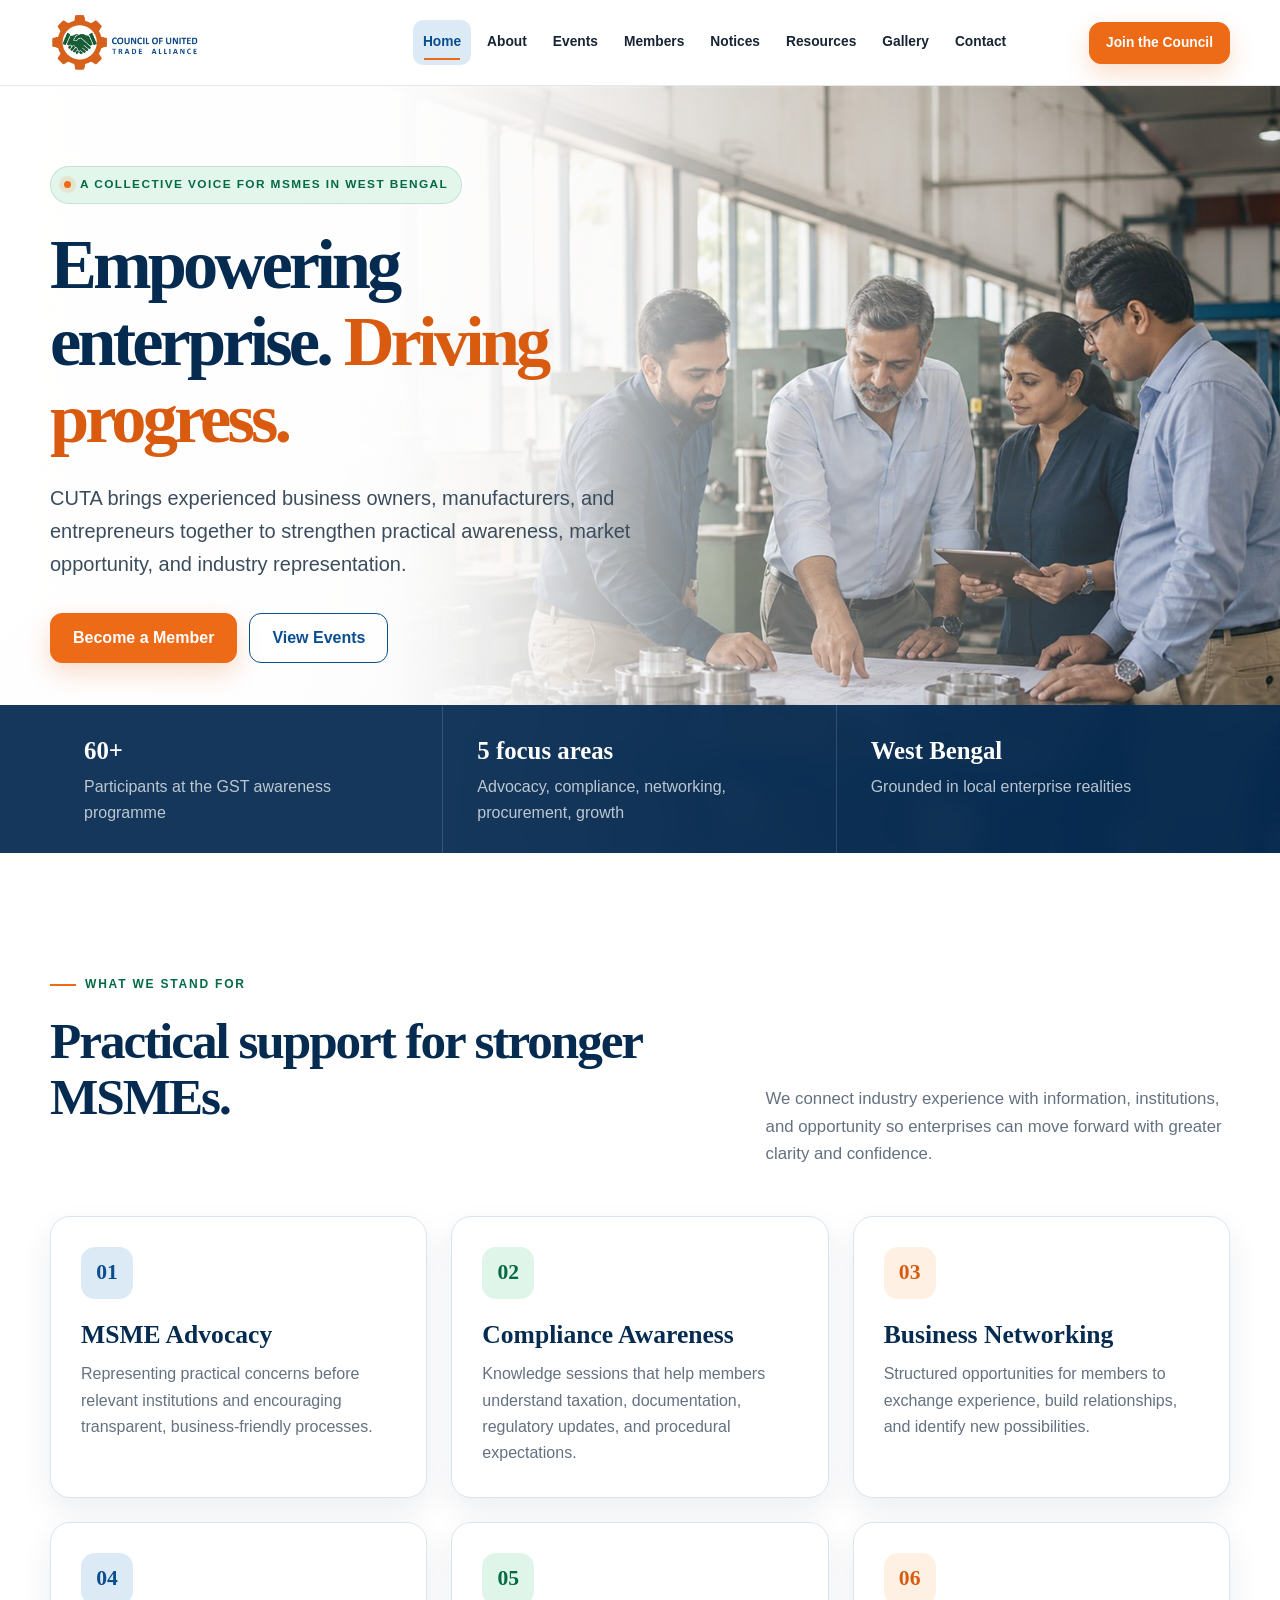
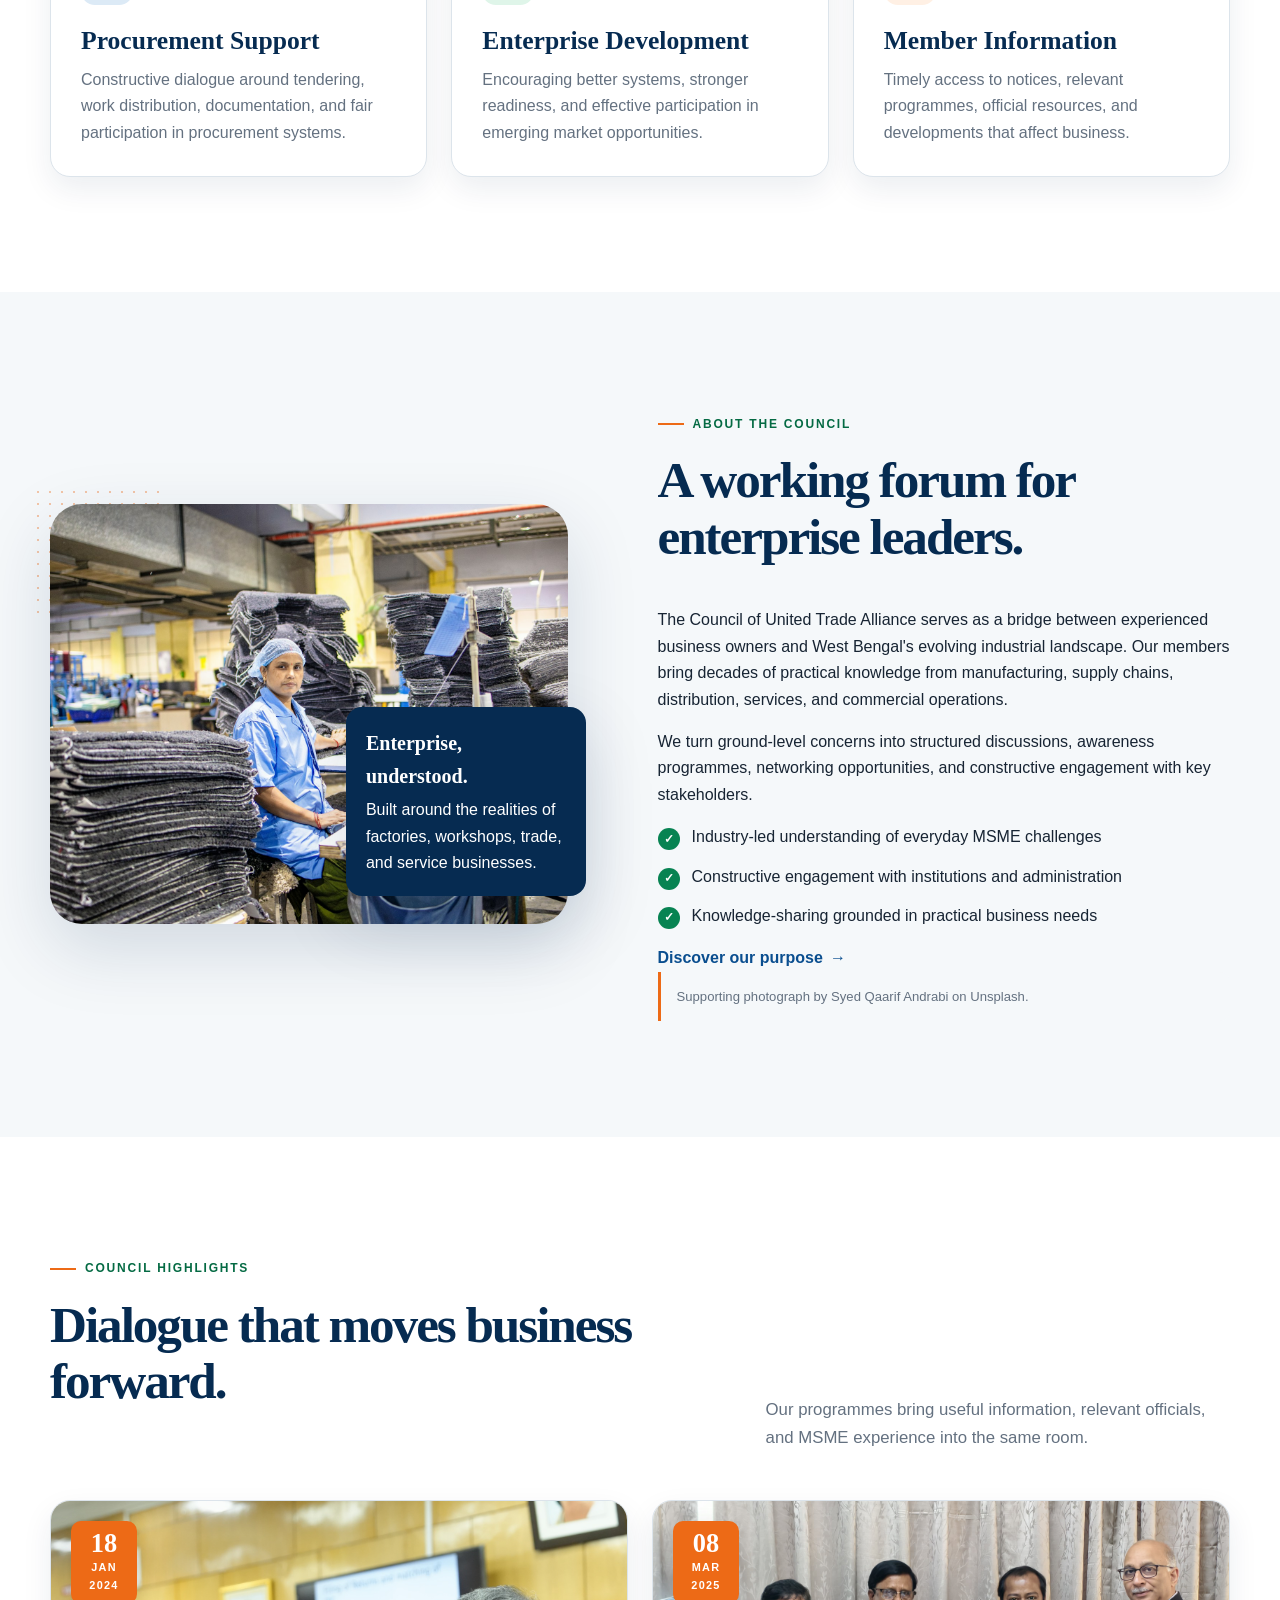
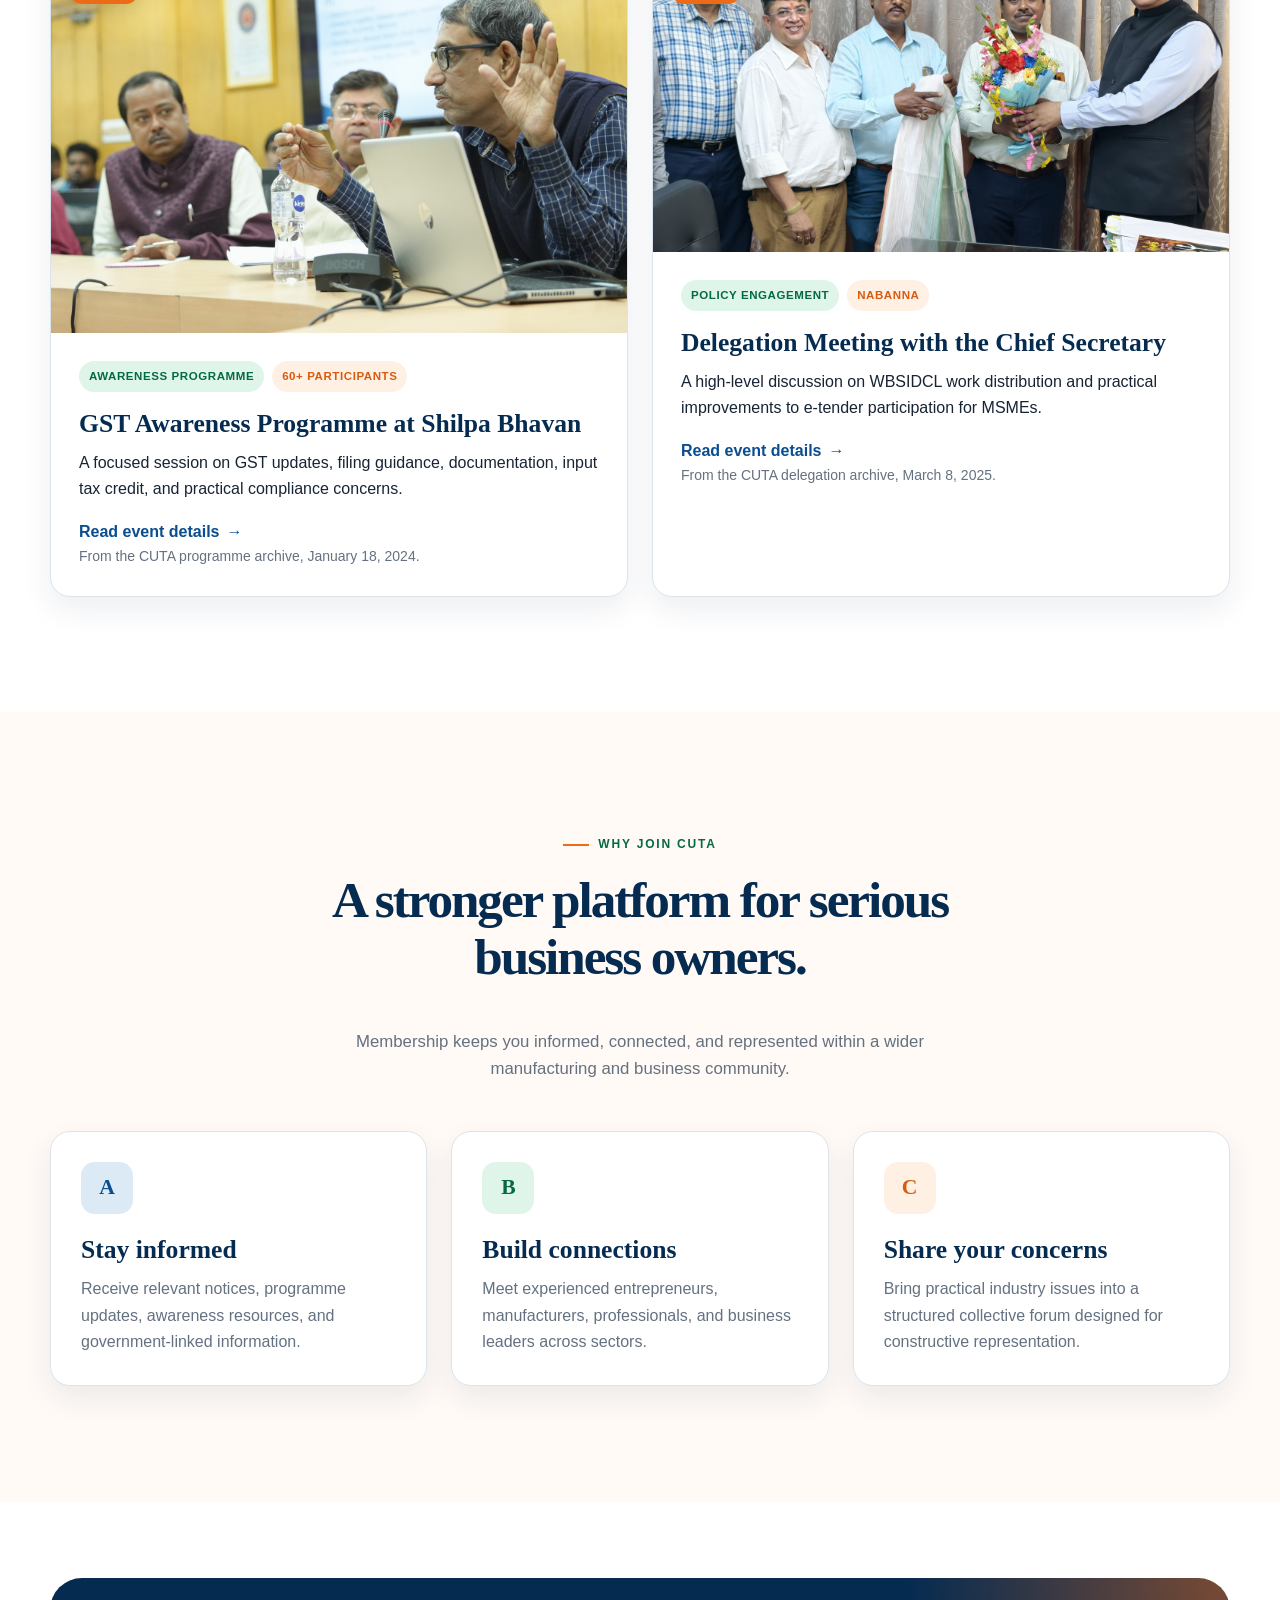
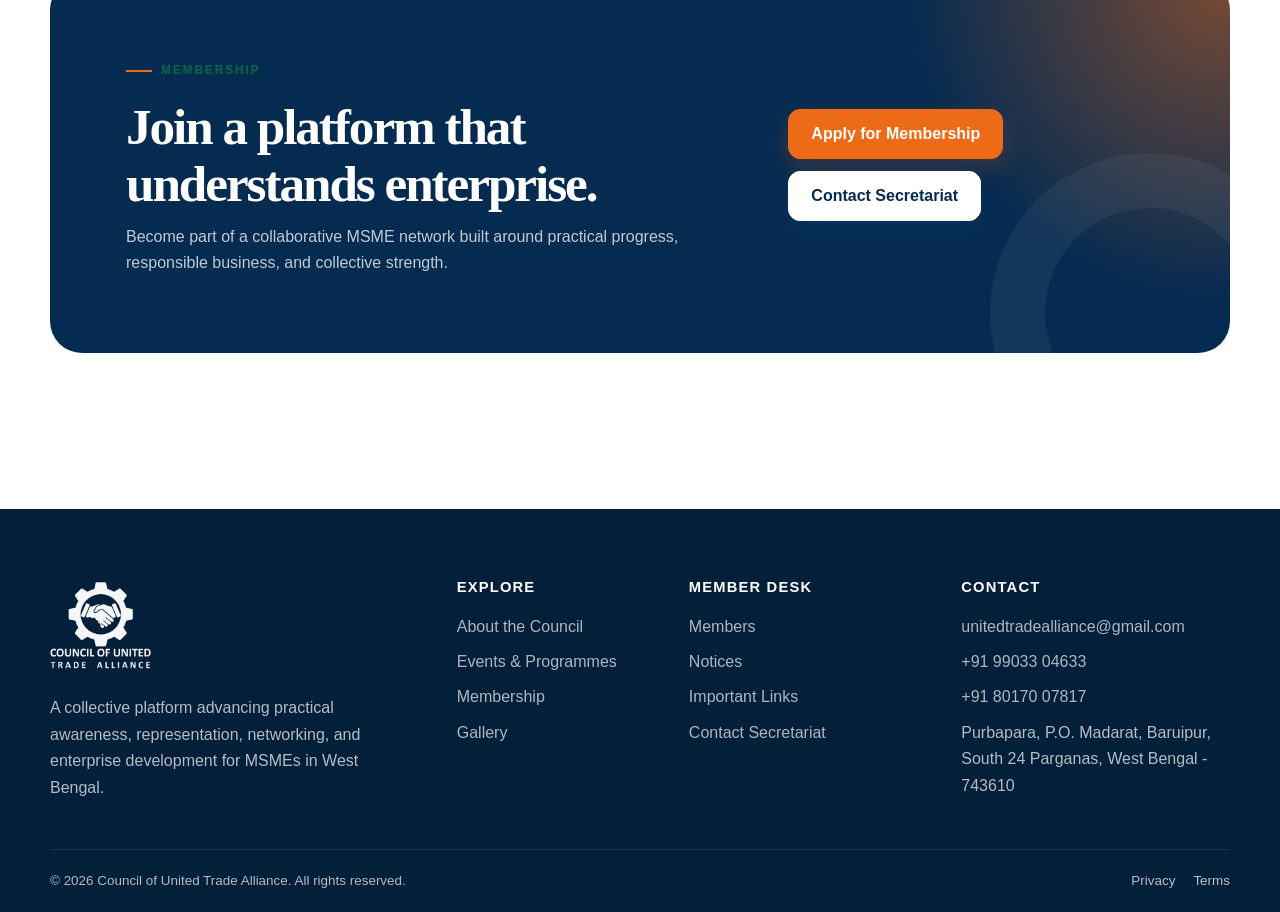
==== commit b4c85847: "Update CUTA website content and gallery" ====
--- a/index.html
+++ b/index.html
@@ -31,7 +31,7 @@
           <h1>Empowering enterprise. <span class="text-accent">Driving progress.</span></h1>
           <p class="lead">CUTA brings experienced business owners, manufacturers, and entrepreneurs together to strengthen practical awareness, market opportunity, and industry representation.</p>
           <div class="button-row">
-            <a class="btn btn-orange cta-pulse" href="membership.html#apply">Become a Member</a>
+            <a class="btn btn-orange cta-pulse" href="members.html#apply">Become a Member</a>
             <a class="btn btn-outline" href="events.html">View Events</a>
           </div>
         </div>
@@ -126,20 +126,20 @@
         <div class="grid-2">
           <article class="event-card reveal">
             <div class="event-card-image">
-              <img src="assets/images/seminar-speaker.jpg" alt="Speaker addressing a professional seminar" loading="lazy">
-              <div class="event-date"><strong>18</strong><span>Jun 2024</span></div>
+              <img src="assets/images/ownphotos/1.jpeg" alt="Technical speaker addressing participants during the GST Awareness Programme at Shilpa Bhavan" loading="lazy">
+              <div class="event-date"><strong>18</strong><span>Jan 2024</span></div>
             </div>
             <div class="event-card-body">
               <div class="tag-row"><span class="tag">Awareness programme</span><span class="tag orange">60+ participants</span></div>
               <h3>GST Awareness Programme at Shilpa Bhavan</h3>
               <p>A focused session on GST updates, filing guidance, documentation, input tax credit, and practical compliance concerns.</p>
               <a class="text-link" href="events.html#gst-programme">Read event details</a>
-              <p class="small muted">Representative photograph by ICS Media Production on Pexels.</p>
+              <p class="small muted">From the CUTA programme archive, January 18, 2024.</p>
             </div>
           </article>
           <article class="event-card reveal">
-            <div class="event-card-image">
-              <img src="assets/images/kolkata-bridge.jpg" alt="Howrah Bridge and Kolkata skyline" loading="lazy">
+            <div class="event-card-image event-card-image-focus-right">
+              <img src="assets/images/ownphotos/8.jpeg" alt="CUTA delegation with Chief Secretary Shri Manoj Pant at Nabanna" loading="lazy">
               <div class="event-date"><strong>08</strong><span>Mar 2025</span></div>
             </div>
             <div class="event-card-body">
@@ -147,7 +147,7 @@
               <h3>Delegation Meeting with the Chief Secretary</h3>
               <p>A high-level discussion on WBSIDCL work distribution and practical improvements to e-tender participation for MSMEs.</p>
               <a class="text-link" href="events.html#nabanna-meeting">Read event details</a>
-              <p class="small muted">Kolkata photograph by Unseen Histories on Unsplash.</p>
+              <p class="small muted">From the CUTA delegation archive, March 8, 2025.</p>
             </div>
           </article>
         </div>
@@ -191,7 +191,7 @@
               <p>Become part of a collaborative MSME network built around practical progress, responsible business, and collective strength.</p>
             </div>
             <div class="button-row">
-              <a class="btn btn-orange cta-pulse" href="membership.html#apply">Apply for Membership</a>
+              <a class="btn btn-orange cta-pulse" href="members.html#apply">Apply for Membership</a>
               <a class="btn btn-light" href="contact.html">Contact Secretariat</a>
             </div>
           </div>
--- a/assets/css/styles.css
+++ b/assets/css/styles.css
@@ -898,6 +898,10 @@
   transition: transform 600ms ease;
 }
 
+.event-card-image-focus-right img {
+  object-position: 68% center;
+}
+
 .event-card:hover .event-card-image img {
   transform: scale(1.045);
 }
@@ -1143,6 +1147,265 @@
 
 .membership-type:nth-child(4) {
   border-top-color: #7a59a4;
+}
+
+.leadership-section {
+  position: relative;
+  overflow: hidden;
+  background:
+    radial-gradient(circle at 92% 12%, rgba(237, 106, 22, 0.1), transparent 24%),
+    #fff;
+}
+
+.leadership-section::before {
+  position: absolute;
+  bottom: -170px;
+  left: -150px;
+  width: 390px;
+  height: 390px;
+  border: 65px solid rgba(7, 131, 82, 0.045);
+  border-radius: 50%;
+  content: "";
+}
+
+.office-bearers-grid {
+  position: relative;
+  display: grid;
+  grid-template-columns: repeat(3, minmax(0, 1fr));
+  gap: 18px;
+}
+
+.office-bearer-card {
+  display: flex;
+  min-width: 0;
+  padding: 24px;
+  gap: 17px;
+  align-items: center;
+  background: #fff;
+  border: 1px solid var(--line);
+  border-radius: 16px;
+  box-shadow: var(--shadow-sm);
+  transition: transform var(--transition), border-color var(--transition), box-shadow var(--transition);
+}
+
+.office-bearer-card:hover {
+  border-color: #c4d5e2;
+  box-shadow: var(--shadow-lg);
+  transform: translateY(-5px);
+}
+
+.office-bearer-primary {
+  color: #fff;
+  background:
+    radial-gradient(circle at 100% 0, rgba(237, 106, 22, 0.42), transparent 38%),
+    var(--navy-950);
+  border-color: var(--navy-950);
+}
+
+.office-bearer-initials {
+  display: grid;
+  width: 54px;
+  height: 54px;
+  flex: none;
+  place-items: center;
+  color: var(--navy-800);
+  font-family: Georgia, "Times New Roman", serif;
+  font-size: 1rem;
+  font-weight: 700;
+  background: var(--navy-100);
+  border-radius: 50%;
+}
+
+.office-bearer-card:nth-child(3n + 2) .office-bearer-initials {
+  color: var(--green-800);
+  background: var(--green-100);
+}
+
+.office-bearer-card:nth-child(3n + 3) .office-bearer-initials {
+  color: var(--orange-700);
+  background: var(--orange-100);
+}
+
+.office-bearer-primary .office-bearer-initials {
+  color: var(--navy-950);
+  background: #fff;
+}
+
+.office-bearer-role {
+  display: block;
+  margin-bottom: 5px;
+  color: var(--green-800);
+  font-size: 0.68rem;
+  font-weight: 900;
+  letter-spacing: 0.1em;
+  text-transform: uppercase;
+}
+
+.office-bearer-card h3 {
+  margin-bottom: 0;
+  font-size: clamp(1.12rem, 2vw, 1.38rem);
+}
+
+.office-bearer-primary .office-bearer-role {
+  color: #ffb989;
+}
+
+.office-bearer-primary h3 {
+  color: #fff;
+}
+
+.membership-download {
+  position: relative;
+  display: grid;
+  padding: clamp(30px, 6vw, 64px);
+  overflow: hidden;
+  grid-template-columns: minmax(0, 1.15fr) minmax(310px, 0.85fr);
+  gap: clamp(38px, 6vw, 74px);
+  align-items: center;
+  background:
+    radial-gradient(circle at 100% 0, rgba(237, 106, 22, 0.13), transparent 28%),
+    var(--surface-soft);
+  border: 1px solid var(--line);
+  border-radius: var(--radius-lg);
+  box-shadow: var(--shadow-lg);
+}
+
+.membership-download::before {
+  position: absolute;
+  bottom: -100px;
+  left: -100px;
+  width: 280px;
+  height: 280px;
+  border: 48px solid rgba(7, 131, 82, 0.06);
+  border-radius: 50%;
+  content: "";
+}
+
+.membership-download-copy,
+.membership-submit-steps {
+  position: relative;
+  z-index: 1;
+}
+
+.membership-download-copy > p {
+  max-width: 690px;
+  color: var(--muted);
+  font-size: 1.05rem;
+}
+
+.membership-file-meta {
+  display: flex;
+  max-width: 550px;
+  margin: 26px 0;
+  padding: 17px 18px;
+  gap: 14px;
+  align-items: center;
+  background: #fff;
+  border: 1px solid var(--line);
+  border-radius: 14px;
+}
+
+.membership-file-icon {
+  display: grid;
+  width: 54px;
+  height: 54px;
+  flex: none;
+  place-items: center;
+  color: #fff;
+  font-size: 0.68rem;
+  font-weight: 900;
+  letter-spacing: 0.05em;
+  background: var(--navy-800);
+  border-radius: 11px;
+}
+
+.membership-file-meta strong,
+.membership-file-meta small {
+  display: block;
+}
+
+.membership-file-meta strong {
+  color: var(--navy-950);
+  font-family: Georgia, "Times New Roman", serif;
+  font-size: 1.08rem;
+}
+
+.membership-file-meta small {
+  margin-top: 3px;
+  color: var(--muted);
+}
+
+.membership-submit-steps {
+  padding: 30px;
+  background: #fff;
+  border: 1px solid var(--line);
+  border-radius: var(--radius-md);
+  box-shadow: var(--shadow-sm);
+}
+
+.membership-submit-steps h3 {
+  margin-bottom: 22px;
+}
+
+.membership-submit-steps ol {
+  display: grid;
+  margin: 0;
+  padding: 0;
+  gap: 19px;
+  list-style: none;
+}
+
+.membership-submit-steps li {
+  display: grid;
+  grid-template-columns: 38px 1fr;
+  gap: 13px;
+  align-items: start;
+}
+
+.membership-submit-steps li > span {
+  display: grid;
+  width: 38px;
+  height: 38px;
+  place-items: center;
+  color: #fff;
+  font-family: Georgia, "Times New Roman", serif;
+  font-weight: 700;
+  background: var(--green-700);
+  border-radius: 50%;
+}
+
+.membership-submit-steps strong,
+.membership-submit-steps small {
+  display: block;
+}
+
+.membership-submit-steps strong {
+  color: var(--navy-950);
+}
+
+.membership-submit-steps small {
+  margin-top: 2px;
+  color: var(--muted);
+  line-height: 1.5;
+}
+
+.membership-phone-link {
+  display: flex;
+  margin-top: 26px;
+  padding-top: 20px;
+  gap: 8px 18px;
+  align-items: center;
+  justify-content: space-between;
+  border-top: 1px solid var(--line);
+}
+
+.membership-phone-link strong {
+  color: var(--navy-950);
+}
+
+.membership-phone-link span {
+  color: var(--navy-800);
+  font-weight: 800;
 }
 
 .form-card {
@@ -1279,6 +1542,282 @@
   gap: 16px;
 }
 
+.gallery-hero {
+  padding-bottom: 118px;
+}
+
+.gallery-hero-label {
+  display: inline-flex;
+  margin-bottom: 18px;
+  padding: 7px 12px;
+  color: #fff;
+  font-size: 0.72rem;
+  font-weight: 800;
+  letter-spacing: 0.12em;
+  text-transform: uppercase;
+  background: rgba(255, 255, 255, 0.1);
+  border: 1px solid rgba(255, 255, 255, 0.18);
+  border-radius: 100px;
+}
+
+.gallery-overview {
+  position: relative;
+  z-index: 2;
+  margin-top: -48px;
+}
+
+.gallery-archive-card {
+  position: relative;
+  display: grid;
+  padding: 30px 34px;
+  grid-template-columns: minmax(280px, 0.8fr) minmax(320px, 1.2fr);
+  gap: 46px;
+  align-items: center;
+  overflow: hidden;
+  background: #fff;
+  border: 1px solid var(--line);
+  border-radius: var(--radius-md);
+  box-shadow: var(--shadow-lg);
+}
+
+.gallery-archive-card::after {
+  position: absolute;
+  top: -80px;
+  right: -55px;
+  width: 210px;
+  height: 210px;
+  border: 35px solid var(--orange-100);
+  border-radius: 50%;
+  content: "";
+  opacity: 0.65;
+}
+
+.gallery-archive-heading,
+.gallery-archive-copy {
+  position: relative;
+  z-index: 1;
+}
+
+.gallery-archive-heading .eyebrow {
+  margin-bottom: 10px;
+}
+
+.gallery-archive-heading h2 {
+  margin-bottom: 0;
+  font-size: clamp(1.6rem, 3vw, 2.45rem);
+}
+
+.gallery-archive-copy {
+  padding-left: 36px;
+  border-left: 1px solid var(--line);
+}
+
+.gallery-archive-copy p {
+  margin-bottom: 16px;
+  color: var(--muted);
+}
+
+.gallery-archive-tags {
+  display: flex;
+  flex-wrap: wrap;
+  gap: 8px;
+}
+
+.gallery-archive-tags span {
+  display: inline-flex;
+  padding: 6px 11px;
+  color: var(--green-800);
+  font-size: 0.68rem;
+  font-weight: 800;
+  letter-spacing: 0.06em;
+  text-transform: uppercase;
+  background: var(--green-100);
+  border-radius: 100px;
+}
+
+.gallery-event {
+  scroll-margin-top: 90px;
+}
+
+.gallery-event + .gallery-event {
+  border-top: 1px solid var(--line);
+}
+
+.gallery-event-heading {
+  display: grid;
+  margin-bottom: 48px;
+  grid-template-columns: 74px minmax(260px, 0.85fr) minmax(320px, 1fr);
+  gap: 30px;
+  align-items: start;
+}
+
+.gallery-event-index {
+  color: var(--orange-600);
+  font-family: Georgia, "Times New Roman", serif;
+  font-size: 3.35rem;
+  font-weight: 700;
+  line-height: 0.9;
+  opacity: 0.42;
+}
+
+.gallery-event-title h2 {
+  margin-bottom: 0;
+  font-size: clamp(2rem, 4vw, 3.25rem);
+}
+
+.gallery-event-copy {
+  padding-left: 30px;
+  color: var(--muted);
+  border-left: 1px solid var(--line);
+}
+
+.gallery-event-copy p:last-child {
+  margin-bottom: 0;
+}
+
+.event-photo-grid {
+  display: grid;
+  grid-auto-flow: dense;
+  grid-auto-rows: 230px;
+  grid-template-columns: repeat(12, minmax(0, 1fr));
+  gap: 16px;
+}
+
+.event-photo {
+  position: relative;
+  min-height: 0;
+  padding: 0;
+  overflow: hidden;
+  text-align: left;
+  background: var(--navy-950);
+  border: 0;
+  border-radius: 18px;
+  box-shadow: 0 12px 30px rgba(6, 43, 81, 0.12);
+}
+
+.event-photo-grid .event-photo {
+  grid-column: span 4;
+}
+
+.event-photo-grid .event-photo-wide {
+  grid-column: span 8;
+  grid-row: span 2;
+}
+
+.event-photo img {
+  position: absolute;
+  inset: 0;
+  width: 100%;
+  height: 100%;
+  object-fit: cover;
+  transition: transform 650ms ease, opacity var(--transition);
+}
+
+.event-photo::after {
+  position: absolute;
+  inset: 0;
+  background: linear-gradient(0deg, rgba(3, 27, 50, 0.94) 0%, rgba(3, 27, 50, 0.06) 62%);
+  content: "";
+  transition: background var(--transition);
+}
+
+.event-photo-caption {
+  position: absolute;
+  right: 24px;
+  bottom: 21px;
+  left: 24px;
+  z-index: 1;
+  color: #fff;
+}
+
+.event-photo-caption strong,
+.event-photo-caption span {
+  display: block;
+}
+
+.event-photo-caption strong {
+  margin-bottom: 3px;
+  font-family: Georgia, "Times New Roman", serif;
+  font-size: 1.25rem;
+}
+
+.event-photo-caption span {
+  color: rgba(255, 255, 255, 0.72);
+  font-size: 0.78rem;
+}
+
+.event-photo:hover img,
+.event-photo:focus-visible img {
+  opacity: 0.86;
+  transform: scale(1.045);
+}
+
+.event-photo:hover::after,
+.event-photo:focus-visible::after {
+  background: linear-gradient(0deg, rgba(3, 27, 50, 0.96) 0%, rgba(3, 27, 50, 0.15) 75%);
+}
+
+.event-photo-pair {
+  display: grid;
+  grid-template-columns: repeat(2, minmax(0, 1fr));
+  gap: 18px;
+}
+
+.event-photo-pair .event-photo {
+  min-height: 390px;
+}
+
+.gallery-event-dark {
+  color: rgba(255, 255, 255, 0.76);
+  background:
+    radial-gradient(circle at 92% 8%, rgba(237, 106, 22, 0.2), transparent 24%),
+    var(--navy-950);
+}
+
+.gallery-event-dark .gallery-event-title h2 {
+  color: #fff;
+}
+
+.gallery-event-dark .gallery-event-copy {
+  color: rgba(255, 255, 255, 0.72);
+  border-left-color: rgba(255, 255, 255, 0.16);
+}
+
+.gallery-event-dark .gallery-event-index {
+  color: #fff;
+  opacity: 0.2;
+}
+
+.gallery-quote {
+  display: grid;
+  max-width: 860px;
+  margin: 46px auto 0;
+  padding: 32px 38px;
+  grid-template-columns: 1fr auto;
+  gap: 28px;
+  align-items: end;
+  color: #fff;
+  background: rgba(255, 255, 255, 0.07);
+  border: 1px solid rgba(255, 255, 255, 0.12);
+  border-radius: var(--radius-md);
+}
+
+.gallery-quote p {
+  margin: 0;
+  font-family: Georgia, "Times New Roman", serif;
+  font-size: clamp(1.35rem, 3vw, 2rem);
+  line-height: 1.35;
+}
+
+.gallery-quote cite {
+  color: rgba(255, 255, 255, 0.58);
+  font-size: 0.75rem;
+  font-style: normal;
+  font-weight: 800;
+  letter-spacing: 0.08em;
+  text-transform: uppercase;
+}
+
 .gallery-item {
   position: relative;
   min-height: 270px;
@@ -1378,6 +1917,17 @@
   text-align: center;
 }
 
+.lightbox-count {
+  display: block;
+  margin-top: 7px;
+  color: rgba(255, 255, 255, 0.55);
+  font-size: 0.75rem;
+  font-weight: 700;
+  letter-spacing: 0.1em;
+  text-align: center;
+  text-transform: uppercase;
+}
+
 .lightbox-close {
   position: absolute;
   top: 20px;
@@ -1391,6 +1941,37 @@
   background: rgba(255, 255, 255, 0.1);
   border: 1px solid rgba(255, 255, 255, 0.22);
   border-radius: 50%;
+}
+
+.lightbox-nav {
+  position: absolute;
+  top: 50%;
+  display: grid;
+  width: 52px;
+  height: 52px;
+  padding: 0;
+  place-items: center;
+  color: #fff;
+  font-size: 1.5rem;
+  background: rgba(255, 255, 255, 0.1);
+  border: 1px solid rgba(255, 255, 255, 0.2);
+  border-radius: 50%;
+  transform: translateY(-50%);
+  transition: background var(--transition), transform var(--transition);
+}
+
+.lightbox-nav:hover,
+.lightbox-nav:focus-visible {
+  background: var(--orange-600);
+  transform: translateY(-50%) scale(1.05);
+}
+
+.lightbox-prev {
+  left: 22px;
+}
+
+.lightbox-next {
+  right: 22px;
 }
 
 .contact-list {
@@ -1728,6 +2309,52 @@
   .footer-main > :last-child {
     grid-column: auto;
   }
+
+  .gallery-archive-card {
+    grid-template-columns: 1fr;
+    gap: 22px;
+  }
+
+  .gallery-archive-copy {
+    padding: 22px 0 0;
+    border-top: 1px solid var(--line);
+    border-left: 0;
+  }
+
+  .gallery-event-heading {
+    grid-template-columns: 58px 1fr;
+  }
+
+  .gallery-event-copy {
+    padding: 24px 0 0;
+    grid-column: 2;
+    border-top: 1px solid var(--line);
+    border-left: 0;
+  }
+
+  .gallery-event-dark .gallery-event-copy {
+    border-top-color: rgba(255, 255, 255, 0.16);
+  }
+
+  .event-photo-grid .event-photo {
+    grid-column: span 6;
+  }
+
+  .event-photo-grid .event-photo-wide {
+    grid-column: span 12;
+  }
+
+  .gallery-quote {
+    grid-template-columns: 1fr;
+  }
+
+  .membership-download {
+    grid-template-columns: 1fr;
+  }
+
+  .office-bearers-grid {
+    grid-template-columns: repeat(2, minmax(0, 1fr));
+  }
 }
 
 @media (max-width: 680px) {
@@ -1891,6 +2518,111 @@
     grid-column: auto;
   }
 
+  .gallery-hero {
+    padding-bottom: 92px;
+  }
+
+  .gallery-overview {
+    margin-top: -34px;
+  }
+
+  .gallery-archive-card {
+    padding: 24px;
+  }
+
+  .gallery-archive-card::after {
+    width: 150px;
+    height: 150px;
+  }
+
+  .gallery-archive-copy {
+    padding-top: 18px;
+  }
+
+  .gallery-event-heading {
+    margin-bottom: 30px;
+    grid-template-columns: 1fr;
+    gap: 16px;
+  }
+
+  .gallery-event-index {
+    font-size: 2.2rem;
+  }
+
+  .gallery-event-copy {
+    padding-top: 20px;
+    grid-column: auto;
+  }
+
+  .event-photo-grid,
+  .event-photo-pair {
+    grid-auto-rows: auto;
+    grid-template-columns: 1fr;
+  }
+
+  .event-photo-grid .event-photo,
+  .event-photo-grid .event-photo-wide {
+    min-height: 290px;
+    grid-column: auto;
+    grid-row: auto;
+  }
+
+  .event-photo-pair .event-photo {
+    min-height: 270px;
+  }
+
+  .membership-download {
+    padding: 26px 20px;
+  }
+
+  .membership-download .button-row .btn {
+    width: 100%;
+  }
+
+  .membership-submit-steps {
+    padding: 24px 20px;
+  }
+
+  .membership-phone-link {
+    align-items: flex-start;
+    flex-direction: column;
+  }
+
+  .office-bearers-grid {
+    grid-template-columns: 1fr;
+  }
+
+  .office-bearer-card {
+    padding: 20px;
+  }
+
+  .gallery-quote {
+    padding: 26px;
+  }
+
+  .lightbox {
+    padding: 64px 14px 80px;
+  }
+
+  .lightbox-nav {
+    top: auto;
+    bottom: 16px;
+    transform: none;
+  }
+
+  .lightbox-nav:hover,
+  .lightbox-nav:focus-visible {
+    transform: scale(1.05);
+  }
+
+  .lightbox-prev {
+    left: calc(50% - 62px);
+  }
+
+  .lightbox-next {
+    right: calc(50% - 62px);
+  }
+
   .cta-band {
     padding: 36px 26px;
   }
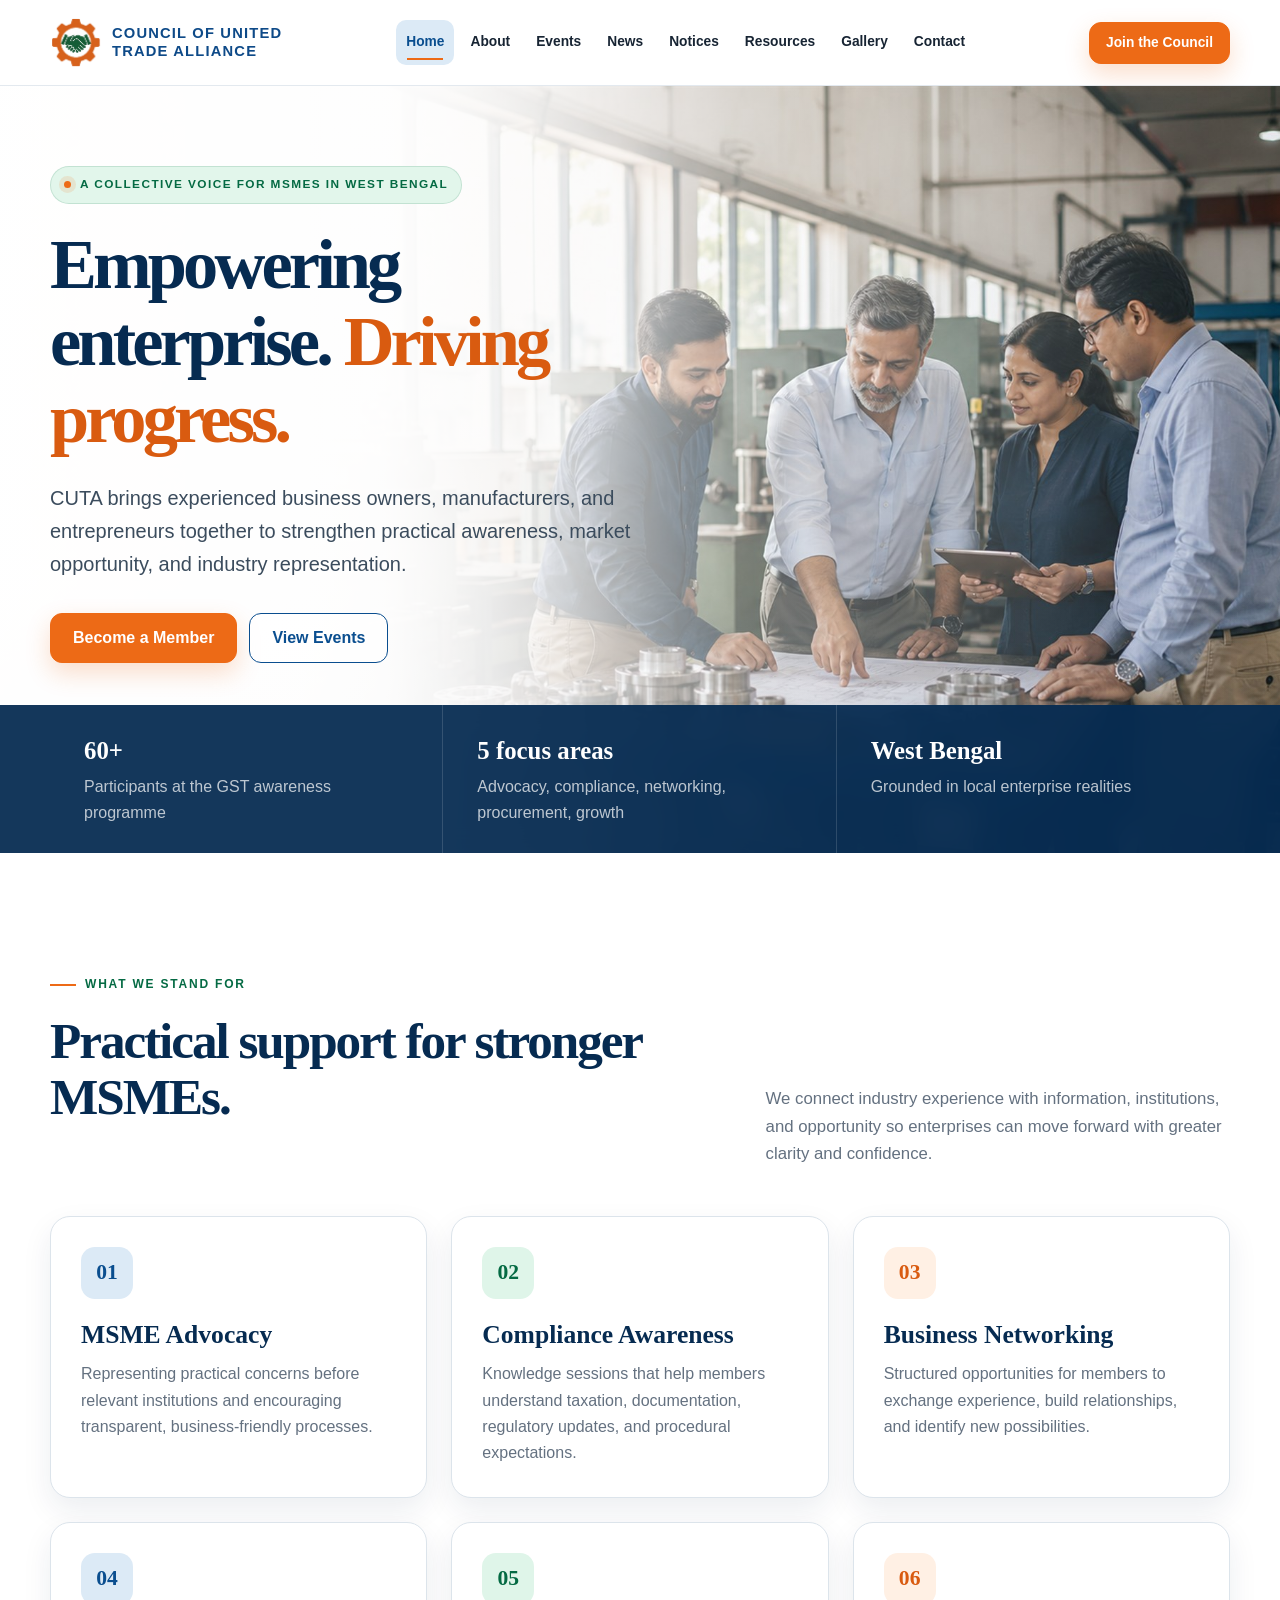
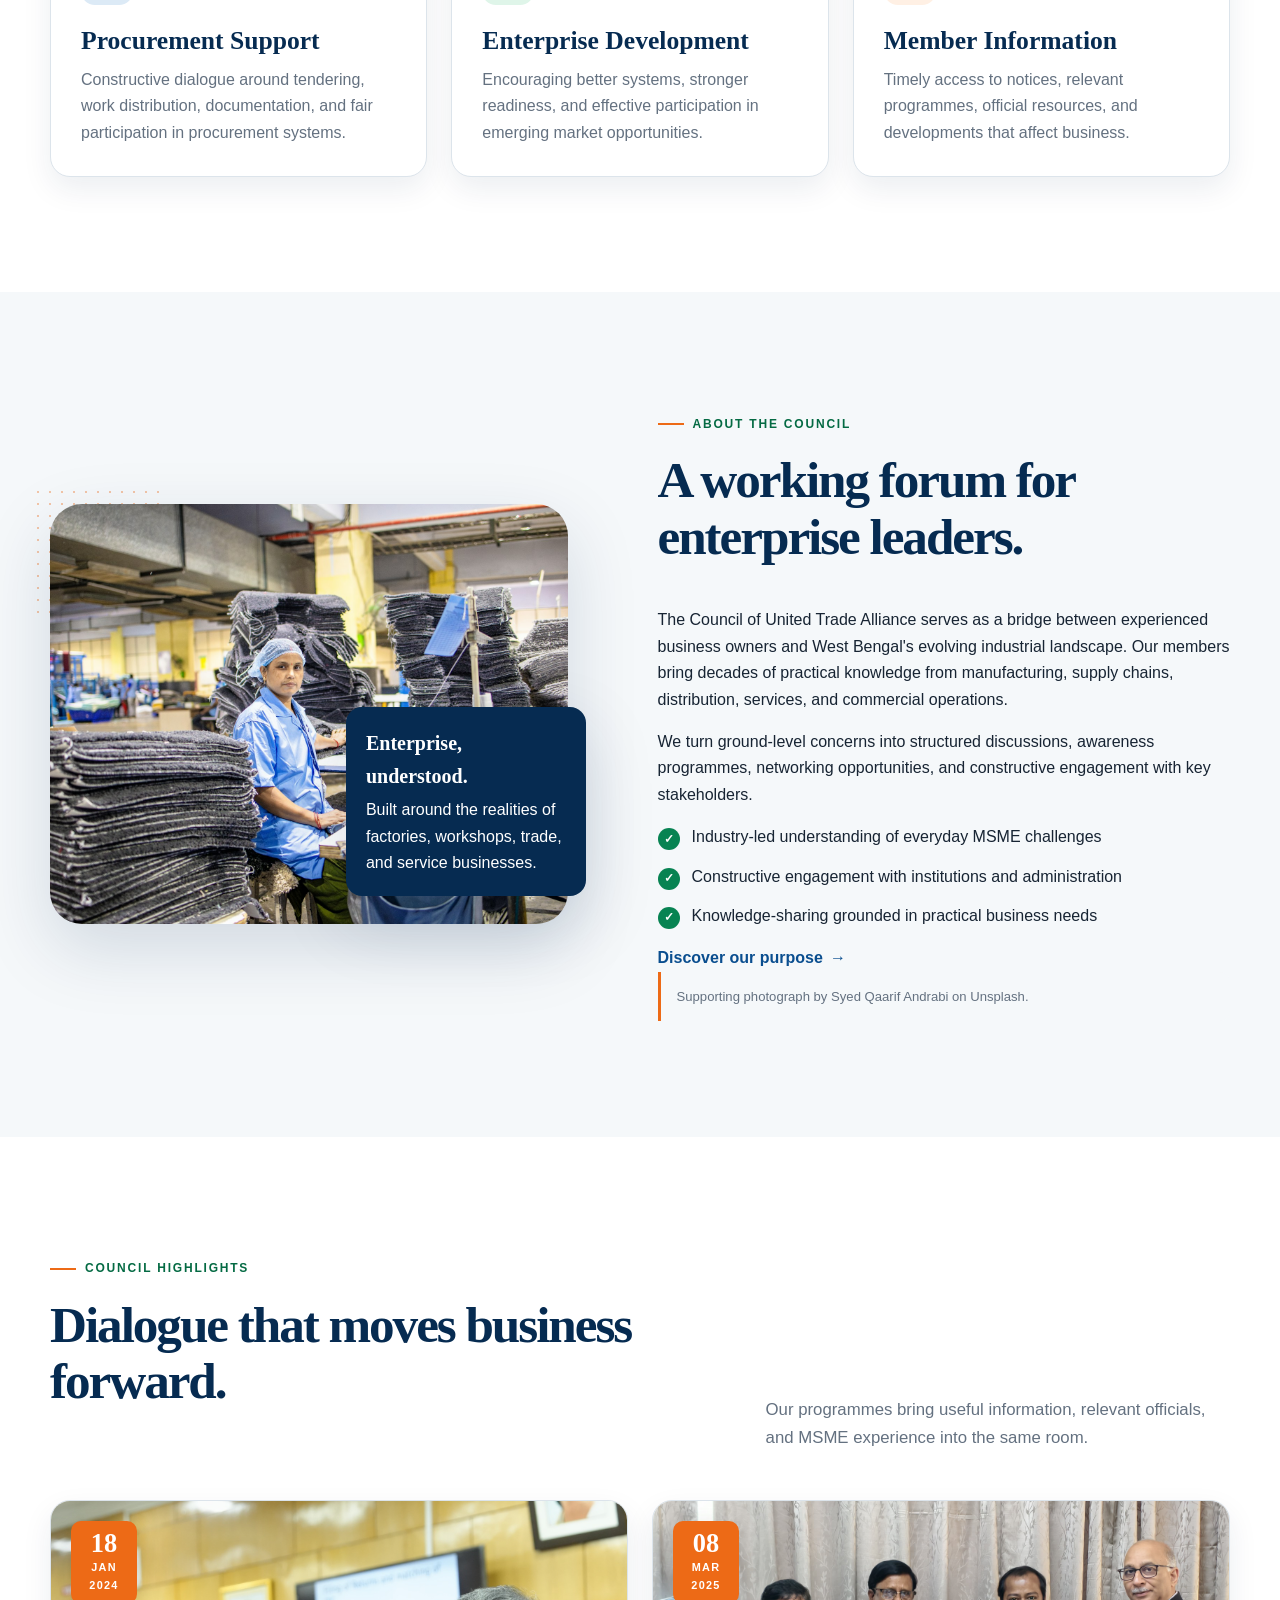
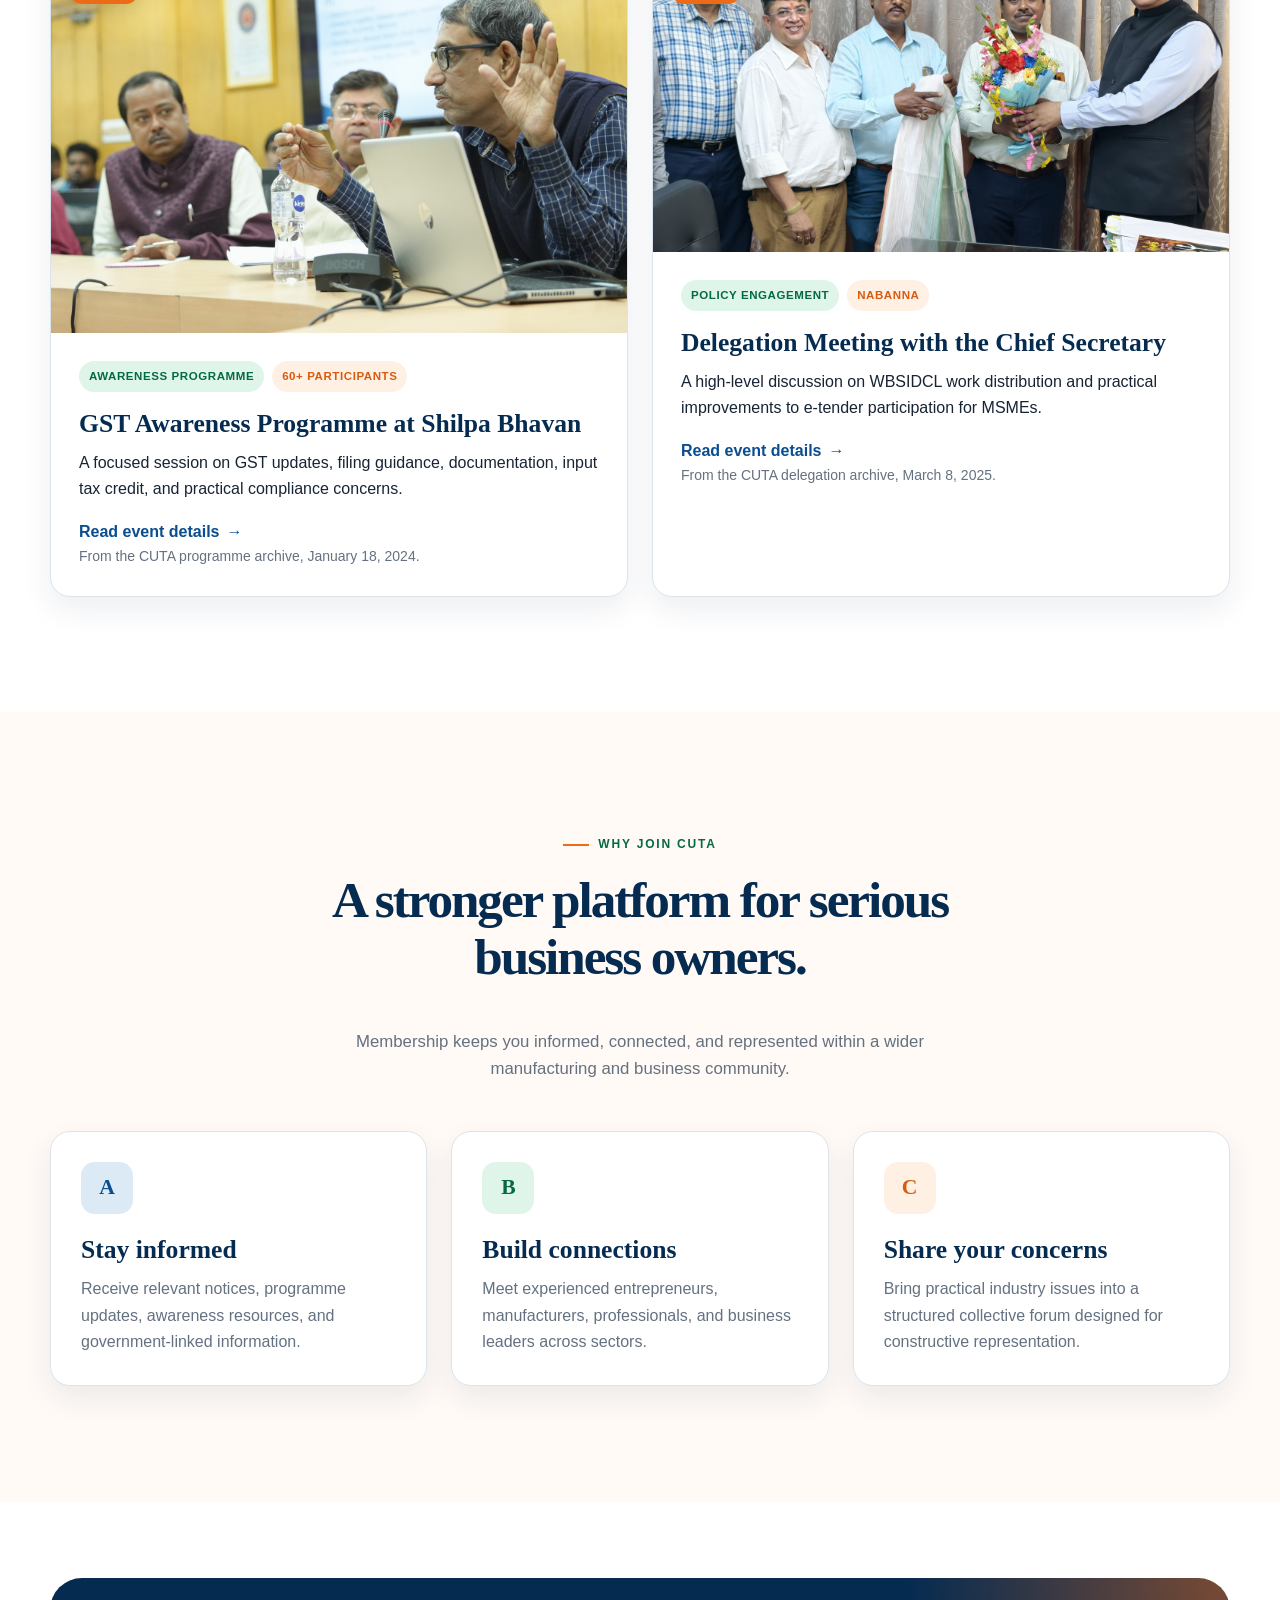
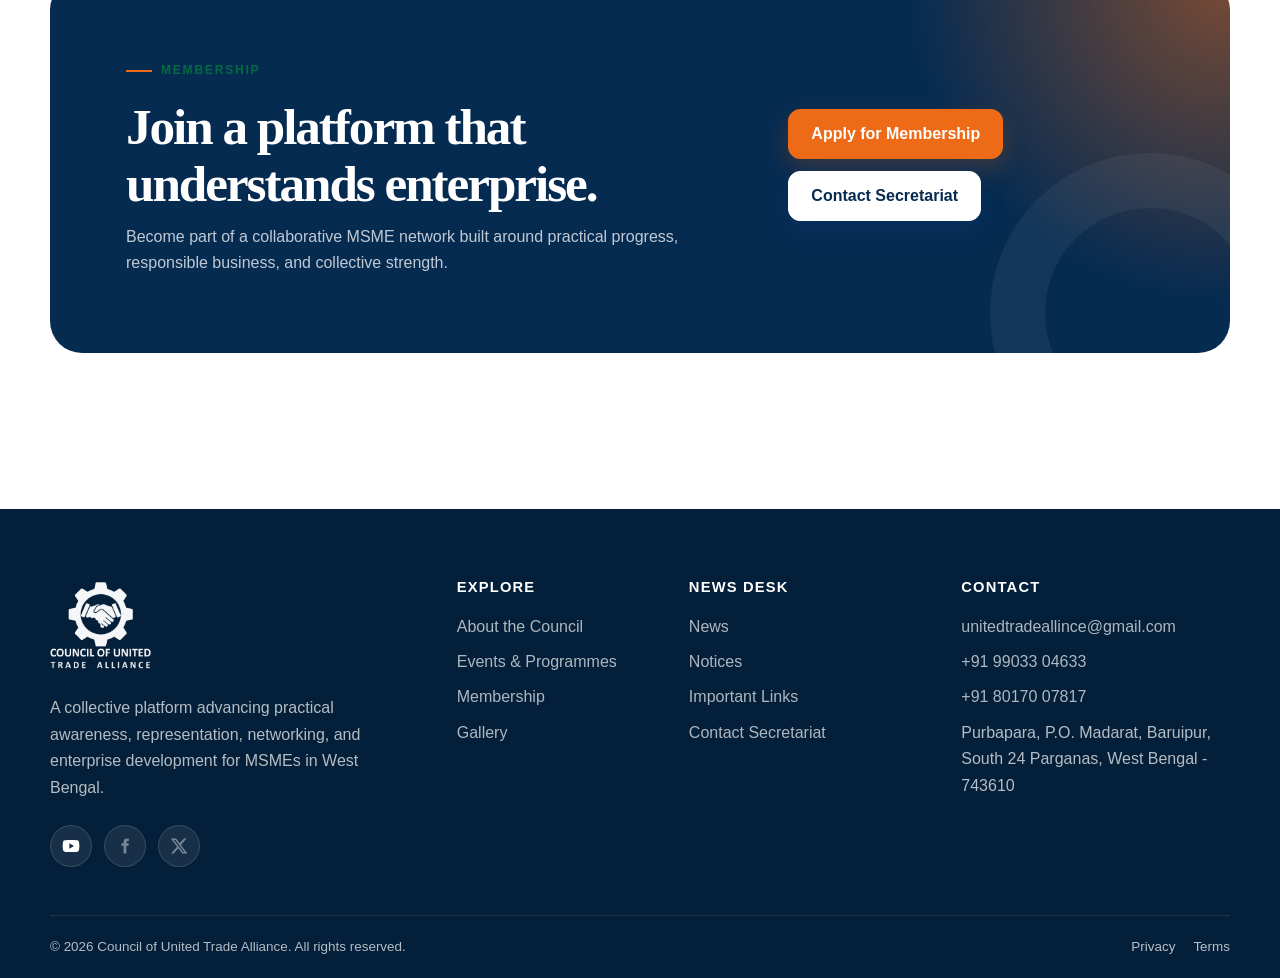
==== commit de8b113f: "Bust JavaScript cache for contact email update" ====
--- a/index.html
+++ b/index.html
@@ -8,7 +8,7 @@
   <title>Council of United Trade Alliance | MSME Association in West Bengal</title>
   <link rel="icon" href="assets/images/cuta-logo-mark.png" type="image/png">
   <link rel="stylesheet" href="assets/css/styles.css">
-  <script src="assets/js/main.js" defer></script>
+  <script src="assets/js/main.js?v=20260707" defer></script>
 </head>
 <body data-page="home">
   <a class="skip-link" href="#main-content">Skip to content</a>
--- a/assets/css/styles.css
+++ b/assets/css/styles.css
@@ -333,14 +333,26 @@
 }
 
 .brand {
-  flex: 0 1 290px;
-}
-
-.brand img {
-  width: min(290px, 100%);
-  max-height: 60px;
+  display: inline-flex;
+  flex: 0 0 auto;
+  gap: 10px;
+  align-items: center;
+}
+
+.brand-mark {
+  width: 52px;
+  height: 52px;
+  flex: none;
   object-fit: contain;
-  object-position: left center;
+}
+
+.brand-name {
+  color: #0e4a88;
+  font-size: 0.92rem;
+  font-weight: 900;
+  letter-spacing: 0.08em;
+  line-height: 1.18;
+  text-transform: uppercase;
 }
 
 .site-nav {
@@ -1149,6 +1161,165 @@
   border-top-color: #7a59a4;
 }
 
+.news-section {
+  background:
+    radial-gradient(circle at 92% 8%, rgba(237, 106, 22, 0.1), transparent 26%),
+    #fff;
+}
+
+.news-card {
+  position: relative;
+  padding: clamp(26px, 5vw, 46px);
+  overflow: hidden;
+  background: #fff;
+  border: 1px solid var(--line);
+  border-radius: var(--radius-lg);
+  box-shadow: var(--shadow-lg);
+}
+
+.news-card + .news-card {
+  margin-top: 26px;
+}
+
+.news-card::before {
+  position: absolute;
+  top: 0;
+  left: 0;
+  width: 7px;
+  height: 100%;
+  background: linear-gradient(180deg, var(--orange-600), var(--green-700));
+  content: "";
+}
+
+.news-card-header {
+  display: grid;
+  grid-template-columns: minmax(0, 1fr) auto;
+  gap: 26px;
+  align-items: start;
+}
+
+.news-card h3 {
+  max-width: 900px;
+  margin: 18px 0 0;
+  font-size: clamp(1.5rem, 3vw, 2.3rem);
+}
+
+.news-date-badge {
+  display: grid;
+  width: 94px;
+  min-height: 94px;
+  padding: 12px;
+  place-items: center;
+  color: #fff;
+  text-align: center;
+  background:
+    radial-gradient(circle at 90% 0, rgba(255, 255, 255, 0.28), transparent 38%),
+    var(--navy-800);
+  border-radius: 18px;
+  box-shadow: 0 16px 30px rgba(6, 43, 81, 0.18);
+}
+
+.news-date-badge strong,
+.news-date-badge span {
+  display: block;
+}
+
+.news-date-badge strong {
+  font-family: Georgia, "Times New Roman", serif;
+  font-size: 2rem;
+  line-height: 1;
+}
+
+.news-date-badge span {
+  max-width: 48px;
+  font-size: 0.68rem;
+  font-weight: 900;
+  letter-spacing: 0.08em;
+  line-height: 1.25;
+  text-transform: uppercase;
+}
+
+.news-summary {
+  max-width: 980px;
+  margin: 24px 0 0;
+  color: var(--muted);
+  font-size: 1.02rem;
+}
+
+.news-meta-grid {
+  display: grid;
+  margin-top: 28px;
+  grid-template-columns: repeat(3, minmax(0, 1fr));
+  gap: 14px;
+}
+
+.news-meta-grid div {
+  padding: 17px 18px;
+  background: var(--surface-soft);
+  border: 1px solid var(--line);
+  border-radius: 14px;
+}
+
+.news-meta-grid span,
+.news-meta-grid strong {
+  display: block;
+}
+
+.news-meta-grid span {
+  margin-bottom: 6px;
+  color: var(--green-800);
+  font-size: 0.68rem;
+  font-weight: 900;
+  letter-spacing: 0.08em;
+  text-transform: uppercase;
+}
+
+.news-meta-grid strong {
+  color: var(--navy-950);
+  line-height: 1.45;
+}
+
+.news-document {
+  margin-top: 28px;
+  padding: 0;
+  background: var(--surface);
+  border: 1px solid var(--line);
+  border-radius: var(--radius-md);
+}
+
+.news-document summary {
+  padding: 18px 22px;
+  color: var(--navy-800);
+  font-weight: 900;
+  cursor: pointer;
+}
+
+.news-document[open] summary {
+  border-bottom: 1px solid var(--line);
+}
+
+.official-notice {
+  padding: 22px;
+  color: var(--muted);
+}
+
+.official-notice h4 {
+  margin-bottom: 12px;
+  color: var(--navy-950);
+  font-family: "Segoe UI", Arial, sans-serif;
+  font-size: 0.88rem;
+  letter-spacing: 0.14em;
+  text-transform: uppercase;
+}
+
+.official-notice p:last-child {
+  margin-bottom: 0;
+}
+
+.news-actions {
+  margin-top: 28px;
+}
+
 .leadership-section {
   position: relative;
   overflow: hidden;
@@ -2106,6 +2277,51 @@
   object-position: left center;
   filter: brightness(0) invert(1);
   opacity: 0.96;
+}
+
+.social-links {
+  display: flex;
+  margin-top: 24px;
+  gap: 12px;
+  align-items: center;
+}
+
+.social-link {
+  display: inline-grid;
+  width: 42px;
+  height: 42px;
+  place-items: center;
+  color: #fff;
+  background: rgba(255, 255, 255, 0.08);
+  border: 1px solid rgba(255, 255, 255, 0.14);
+  border-radius: 50%;
+  transition: color var(--transition), background var(--transition), border-color var(--transition), transform var(--transition);
+}
+
+.social-link svg {
+  width: 20px;
+  height: 20px;
+  fill: currentColor;
+}
+
+.social-link:hover,
+.social-link:focus-visible {
+  color: #fff;
+  background: var(--orange-600);
+  border-color: var(--orange-600);
+  transform: translateY(-3px);
+}
+
+.social-link-disabled {
+  color: rgba(255, 255, 255, 0.42);
+  cursor: default;
+}
+
+.social-link-disabled:hover {
+  color: rgba(255, 255, 255, 0.42);
+  background: rgba(255, 255, 255, 0.08);
+  border-color: rgba(255, 255, 255, 0.14);
+  transform: none;
 }
 
 .site-footer h3 {
@@ -2352,6 +2568,10 @@
     grid-template-columns: 1fr;
   }
 
+  .news-meta-grid {
+    grid-template-columns: 1fr;
+  }
+
   .office-bearers-grid {
     grid-template-columns: repeat(2, minmax(0, 1fr));
   }
@@ -2376,11 +2596,17 @@
   }
 
   .brand {
-    flex-basis: 225px;
-  }
-
-  .brand img {
-    max-height: 52px;
+    gap: 8px;
+  }
+
+  .brand-mark {
+    width: 48px;
+    height: 48px;
+  }
+
+  .brand-name {
+    font-size: 0.78rem;
+    letter-spacing: 0.06em;
   }
 
   .hero {
@@ -2588,6 +2814,25 @@
     flex-direction: column;
   }
 
+  .news-card-header {
+    grid-template-columns: 1fr;
+  }
+
+  .news-date-badge {
+    width: 78px;
+    min-height: 78px;
+    order: -1;
+  }
+
+  .news-date-badge strong {
+    font-size: 1.7rem;
+  }
+
+  .news-document summary,
+  .official-notice {
+    padding-inline: 18px;
+  }
+
   .office-bearers-grid {
     grid-template-columns: 1fr;
   }
